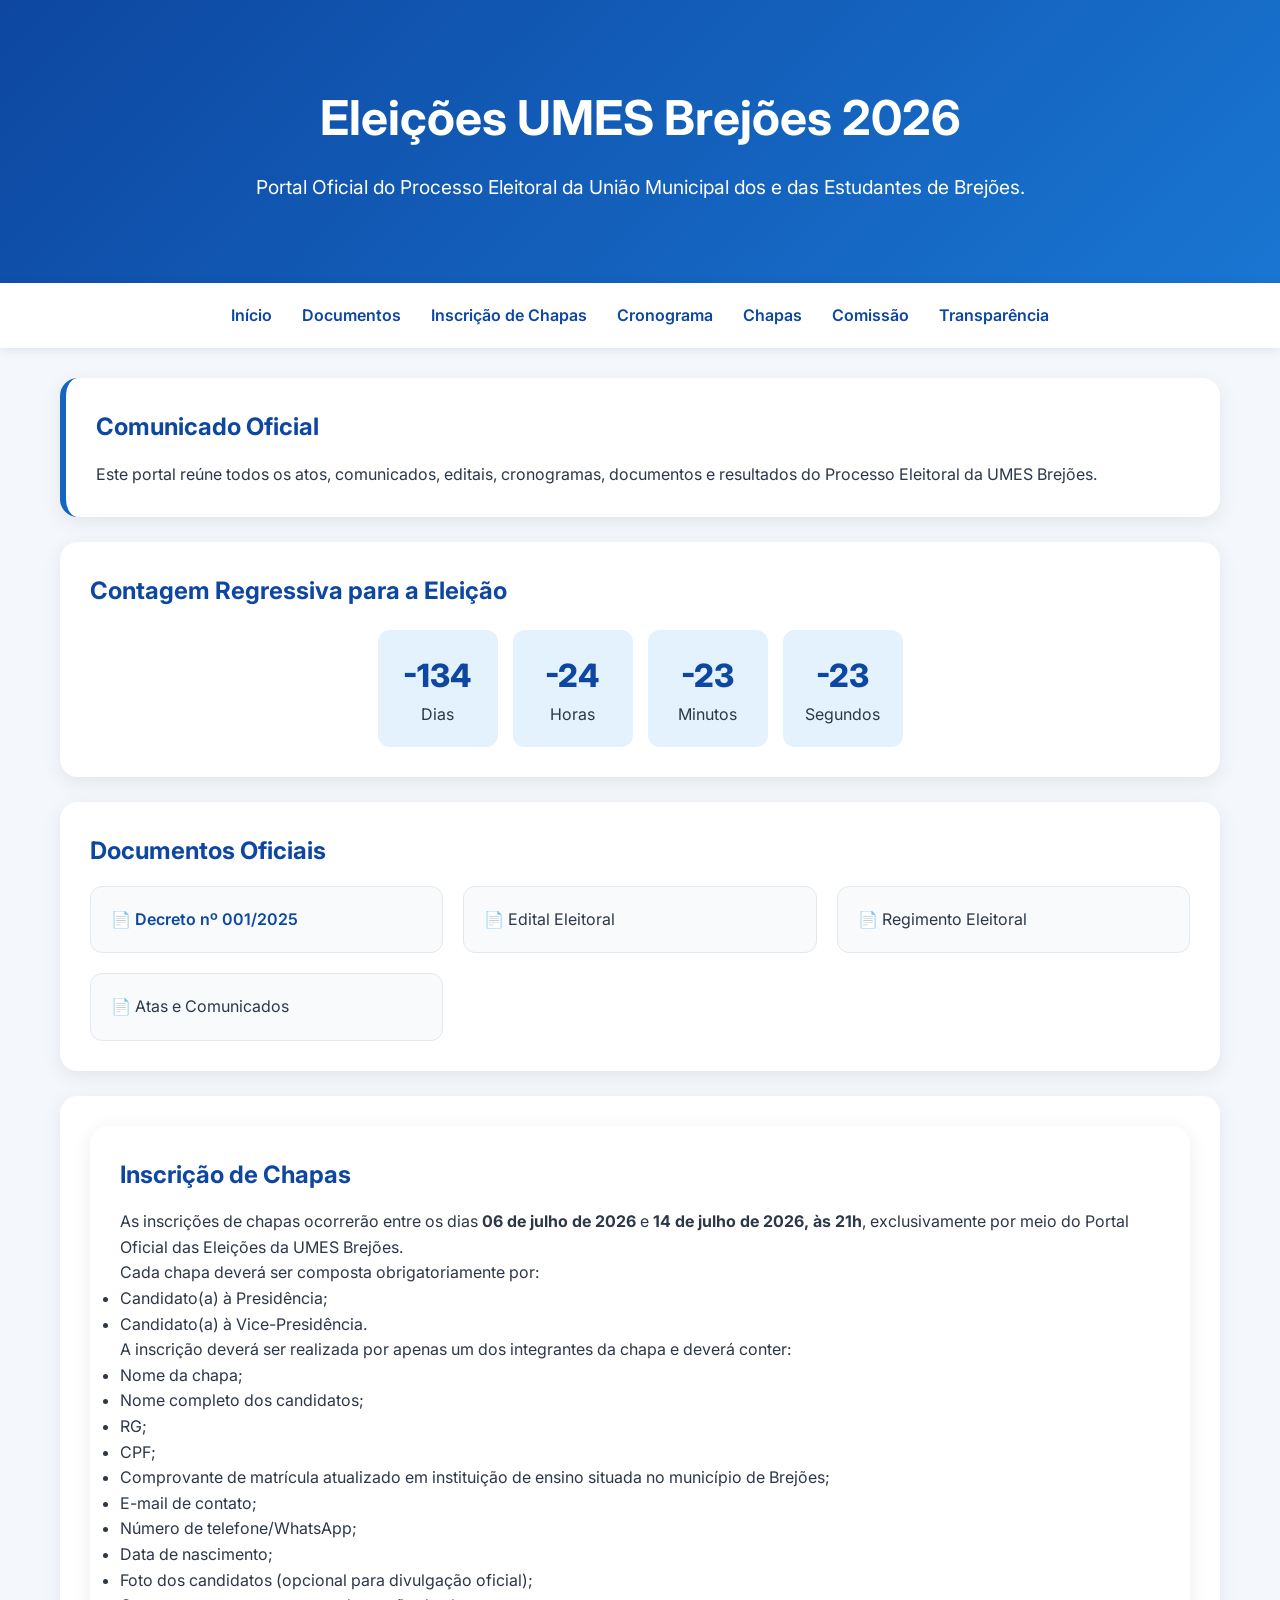
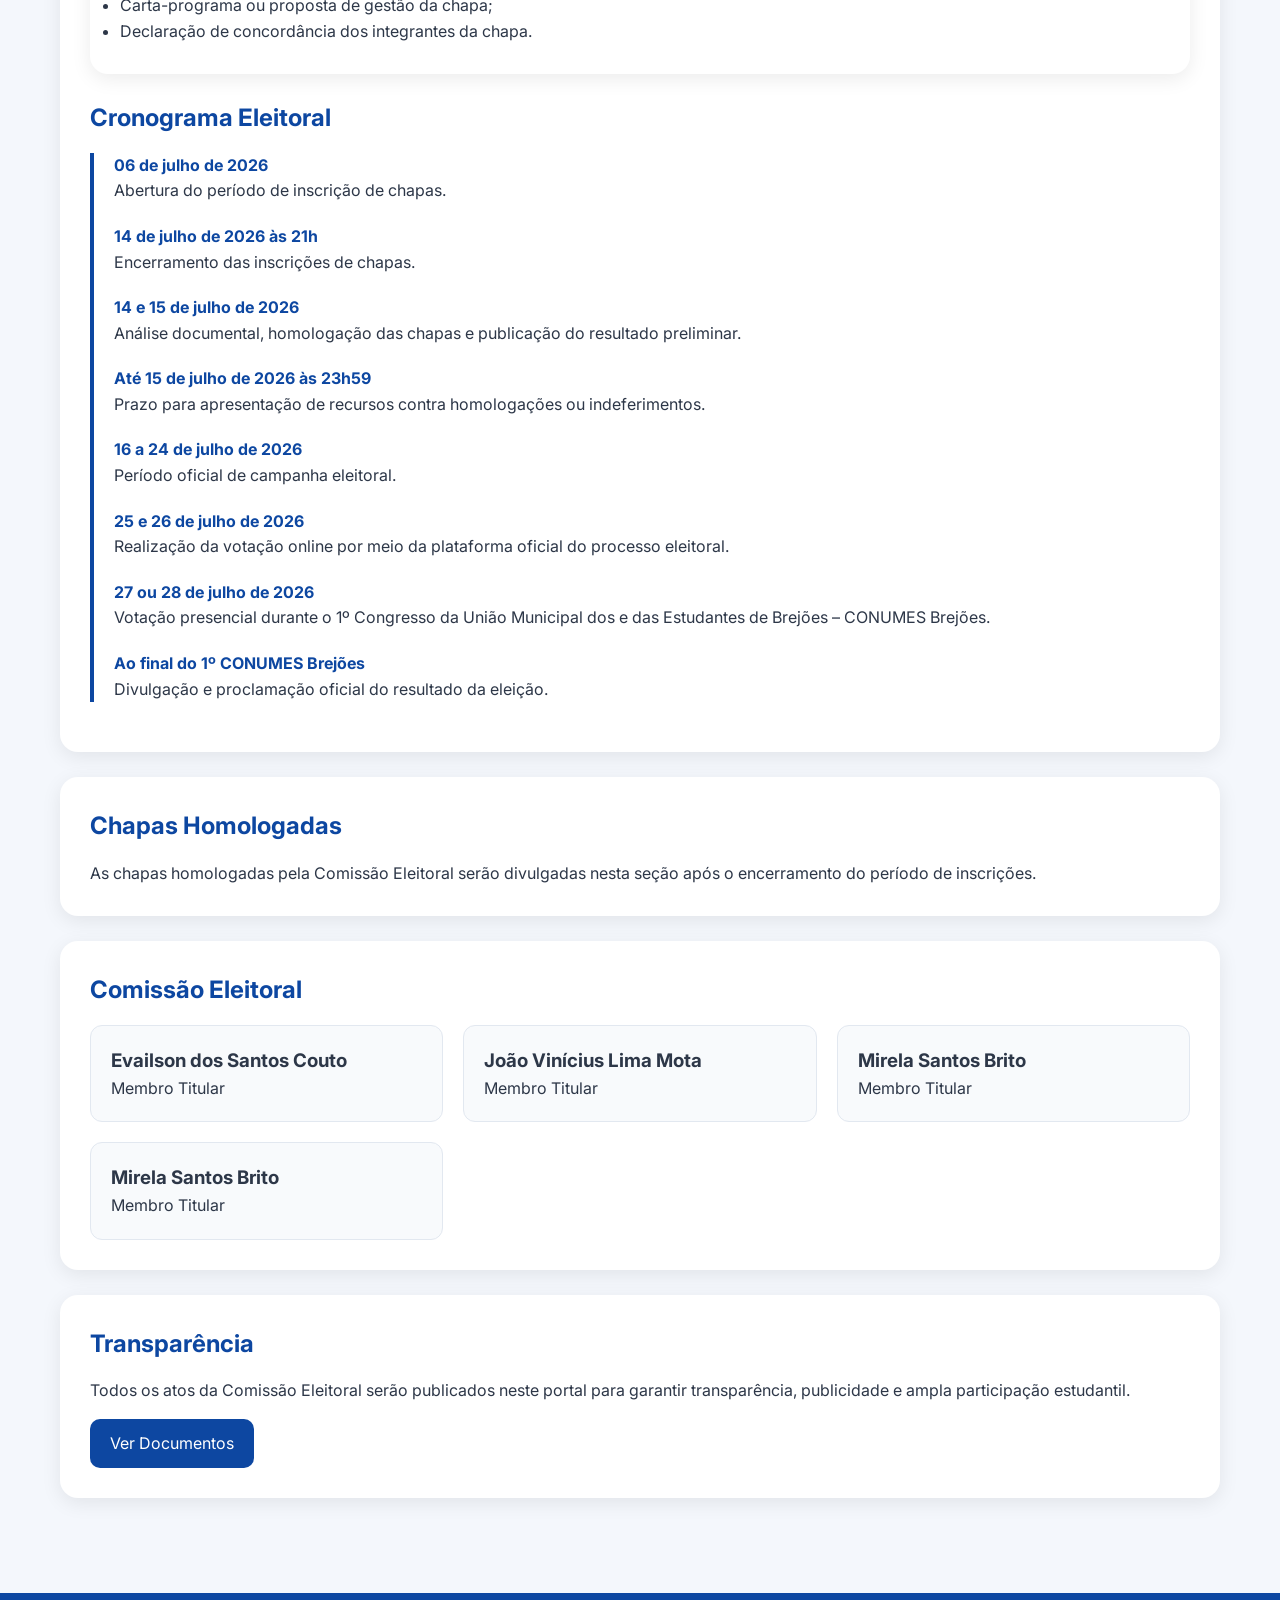
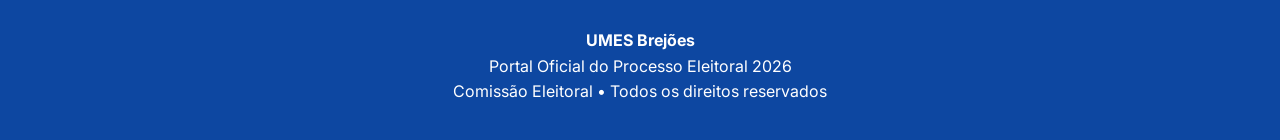
==== index.html @ 682b6c2d "Duplicate member entry for Mirela Santos Brito" ====
<!DOCTYPE html>
<html lang="pt-BR">

<head>
<meta charset="UTF-8">
<meta name="viewport" content="width=device-width, initial-scale=1.0">

<title>Portal Eleitoral | UMES Brejões 2026</title>

<link rel="preconnect" href="https://fonts.googleapis.com">
<link href="https://fonts.googleapis.com/css2?family=Inter:wght@300;400;500;600;700;800&display=swap" rel="stylesheet">

<style>

:root{
--azul:#0D47A1;
--azul-claro:#1565C0;
--fundo:#F4F7FC;
--texto:#2D3748;
--branco:#FFFFFF;
}

*{
margin:0;
padding:0;
box-sizing:border-box;
scroll-behavior:smooth;
}

body{
font-family:'Inter',sans-serif;
background:var(--fundo);
color:var(--texto);
line-height:1.6;
}

header{
background:linear-gradient(135deg,#0D47A1,#1976D2);
color:white;
padding:80px 20px;
text-align:center;
}

header h1{
font-size:3rem;
margin-bottom:15px;
}

header p{
font-size:1.2rem;
max-width:800px;
margin:auto;
}

nav{
background:white;
box-shadow:0 2px 10px rgba(0,0,0,.08);
position:sticky;
top:0;
z-index:1000;
}

nav ul{
list-style:none;
display:flex;
justify-content:center;
flex-wrap:wrap;
padding:15px;
}

nav li{
margin:5px 15px;
}

nav a{
text-decoration:none;
color:var(--azul);
font-weight:600;
}

.container{
max-width:1200px;
margin:auto;
padding:30px 20px;
}

.card{
background:white;
padding:30px;
border-radius:18px;
margin-bottom:25px;
box-shadow:0 5px 20px rgba(0,0,0,.08);
}

.card h2{
color:var(--azul);
margin-bottom:15px;
}

.destaque{
border-left:6px solid var(--azul-claro);
}

.grid{
display:grid;
grid-template-columns:repeat(auto-fit,minmax(280px,1fr));
gap:20px;
}

.doc,
.membro{
background:#F8FAFC;
padding:20px;
border-radius:12px;
border:1px solid #E2E8F0;
}

.doc a{
text-decoration:none;
color:var(--azul);
font-weight:600;
}

.timeline{
border-left:4px solid var(--azul);
padding-left:20px;
}

.timeline div{
margin-bottom:20px;
}

.timeline strong{
color:var(--azul);
}

.cronometro{
display:flex;
justify-content:center;
gap:15px;
flex-wrap:wrap;
margin-top:20px;
}

.box{
background:#E3F2FD;
padding:20px;
border-radius:12px;
min-width:120px;
text-align:center;
}

.box span{
display:block;
font-size:2rem;
font-weight:800;
color:var(--azul);
}

.botao{
display:inline-block;
padding:12px 20px;
background:var(--azul);
color:white;
text-decoration:none;
border-radius:10px;
margin-top:15px;
}

footer{
background:#0D47A1;
color:white;
text-align:center;
padding:35px 20px;
margin-top:40px;
}

@media(max-width:768px){

header h1{
font-size:2rem;
}

header p{
font-size:1rem;
}

}

</style>

</head>

<body>

<header>

<h1>Eleições UMES Brejões 2026</h1>

<p>
Portal Oficial do Processo Eleitoral da União Municipal dos e das Estudantes de Brejões.
</p>

</header>

<nav>

<ul>
<li><a href="#inicio">Início</a></li>
<li><a href="#documentos">Documentos</a></li>
<li><a href="#inscricoes">Inscrição de Chapas</a></li>
<li><a href="#cronograma">Cronograma</a></li>
<li><a href="#chapas">Chapas</a></li>
<li><a href="#comissao">Comissão</a></li>
<li><a href="#transparencia">Transparência</a></li>
</ul>

</nav>

<div class="container">

<section id="inicio">

<div class="card destaque">

<h2>Comunicado Oficial</h2>

<p>
Este portal reúne todos os atos, comunicados, editais, cronogramas, documentos e resultados do Processo Eleitoral da UMES Brejões.
</p>

</div>

<div class="card">

<h2>Contagem Regressiva para a Eleição</h2>

<div class="cronometro">

<div class="box">
<span id="dias">00</span>
Dias
</div>

<div class="box">
<span id="horas">00</span>
Horas
</div>

<div class="box">
<span id="minutos">00</span>
Minutos
</div>

<div class="box">
<span id="segundos">00</span>
Segundos
</div>

</div>

</div>

</section>

<section id="documentos">

<div class="card">

<h2>Documentos Oficiais</h2>

<div class="grid">

<div class="doc">
<a href="documentos/DECRETO%20N%C2%B0%20001%20DE%2021%20DE%20MAIO%20DE%202025.pdf" target="_blank">
📄 Decreto nº 001/2025
</a>
</div>

<div class="doc">
📄 Edital Eleitoral
</div>

<div class="doc">
📄 Regimento Eleitoral
</div>

<div class="doc">
📄 Atas e Comunicados
</div>

</div>

</div>

</section>

<section id="cronograma">

<div class="card">

  <section id="inscricoes">

<div class="card">

<h2>Inscrição de Chapas</h2>

<p>
As inscrições de chapas ocorrerão entre os dias <strong>06 de julho de 2026</strong> e <strong>14 de julho de 2026, às 21h</strong>, exclusivamente por meio do Portal Oficial das Eleições da UMES Brejões.
</p>

<p>
Cada chapa deverá ser composta obrigatoriamente por:
</p>

<ul>
<li>Candidato(a) à Presidência;</li>
<li>Candidato(a) à Vice-Presidência.</li>
</ul>

<p>
A inscrição deverá ser realizada por apenas um dos integrantes da chapa e deverá conter:
</p>

<ul>
<li>Nome da chapa;</li>
<li>Nome completo dos candidatos;</li>
<li>RG;</li>
<li>CPF;</li>
<li>Comprovante de matrícula atualizado em instituição de ensino situada no município de Brejões;</li>
<li>E-mail de contato;</li>
<li>Número de telefone/WhatsApp;</li>
<li>Data de nascimento;</li>
<li>Foto dos candidatos (opcional para divulgação oficial);</li>
<li>Carta-programa ou proposta de gestão da chapa;</li>
<li>Declaração de concordância dos integrantes da chapa.</li>
</ul>

</div>

  </section>
  
<h2>Cronograma Eleitoral</h2>

<div class="timeline">

<div>
<strong>06 de julho de 2026</strong><br>
Abertura do período de inscrição de chapas.
</div>

<div>
<strong>14 de julho de 2026 às 21h</strong><br>
Encerramento das inscrições de chapas.
</div>

<div>
<strong>14 e 15 de julho de 2026</strong><br>
Análise documental, homologação das chapas e publicação do resultado preliminar.
</div>

<div>
<strong>Até 15 de julho de 2026 às 23h59</strong><br>
Prazo para apresentação de recursos contra homologações ou indeferimentos.
</div>

<div>
<strong>16 a 24 de julho de 2026</strong><br>
Período oficial de campanha eleitoral.
</div>

<div>
<strong>25 e 26 de julho de 2026</strong><br>
Realização da votação online por meio da plataforma oficial do processo eleitoral.
</div>

<div>
<strong>27 ou 28 de julho de 2026</strong><br>
Votação presencial durante o 1º Congresso da União Municipal dos e das Estudantes de Brejões – CONUMES Brejões.
</div>

<div>
<strong>Ao final do 1º CONUMES Brejões</strong><br>
Divulgação e proclamação oficial do resultado da eleição.
</div>

</div>

</div>

</section>

<section id="chapas">

<div class="card">

<h2>Chapas Homologadas</h2>

<p>
As chapas homologadas pela Comissão Eleitoral serão divulgadas nesta seção após o encerramento do período de inscrições.
</p>

</div>

</section>

<section id="comissao">

<div class="card">

<h2>Comissão Eleitoral</h2>

<div class="grid">

<div class="membro">
<h3>Evailson dos Santos Couto</h3>
<p>Membro Titular</p>
</div>

<div class="membro">
<h3>João Vinícius Lima Mota</h3>
<p>Membro Titular</p>
</div>

<div class="membro">
<h3>Mirela Santos Brito</h3>
<p>Membro Titular</p>
</div>
  
<div class="membro">
<h3>Mirela Santos Brito</h3>
<p>Membro Titular</p>
</div>

</div>

</div>

</section>

<section id="transparencia">

<div class="card">

<h2>Transparência</h2>

<p>
Todos os atos da Comissão Eleitoral serão publicados neste portal para garantir transparência, publicidade e ampla participação estudantil.
</p>

<a href="#documentos" class="botao">
Ver Documentos
</a>

</div>

</section>

</div>

<footer>

<p><strong>UMES Brejões</strong></p>

<p>
Portal Oficial do Processo Eleitoral 2026
</p>

<p>
Comissão Eleitoral • Todos os direitos reservados
</p>

</footer>

<script>

const dataEleicao = new Date("2026-07-25T06:00:00").getTime();
  
setInterval(() => {

const agora = new Date().getTime();
const distancia = dataEleicao - agora;

const dias = Math.floor(distancia / (1000 * 60 * 60 * 24));
const horas = Math.floor((distancia % (1000 * 60 * 60 * 24)) / (1000 * 60 * 60));
const minutos = Math.floor((distancia % (1000 * 60 * 60)) / (1000 * 60));
const segundos = Math.floor((distancia % (1000 * 60)) / 1000);

document.getElementById("dias").innerText = dias;
document.getElementById("horas").innerText = horas;
document.getElementById("minutos").innerText = minutos;
document.getElementById("segundos").innerText = segundos;

}, 1000);

</script>

</body>
</html>
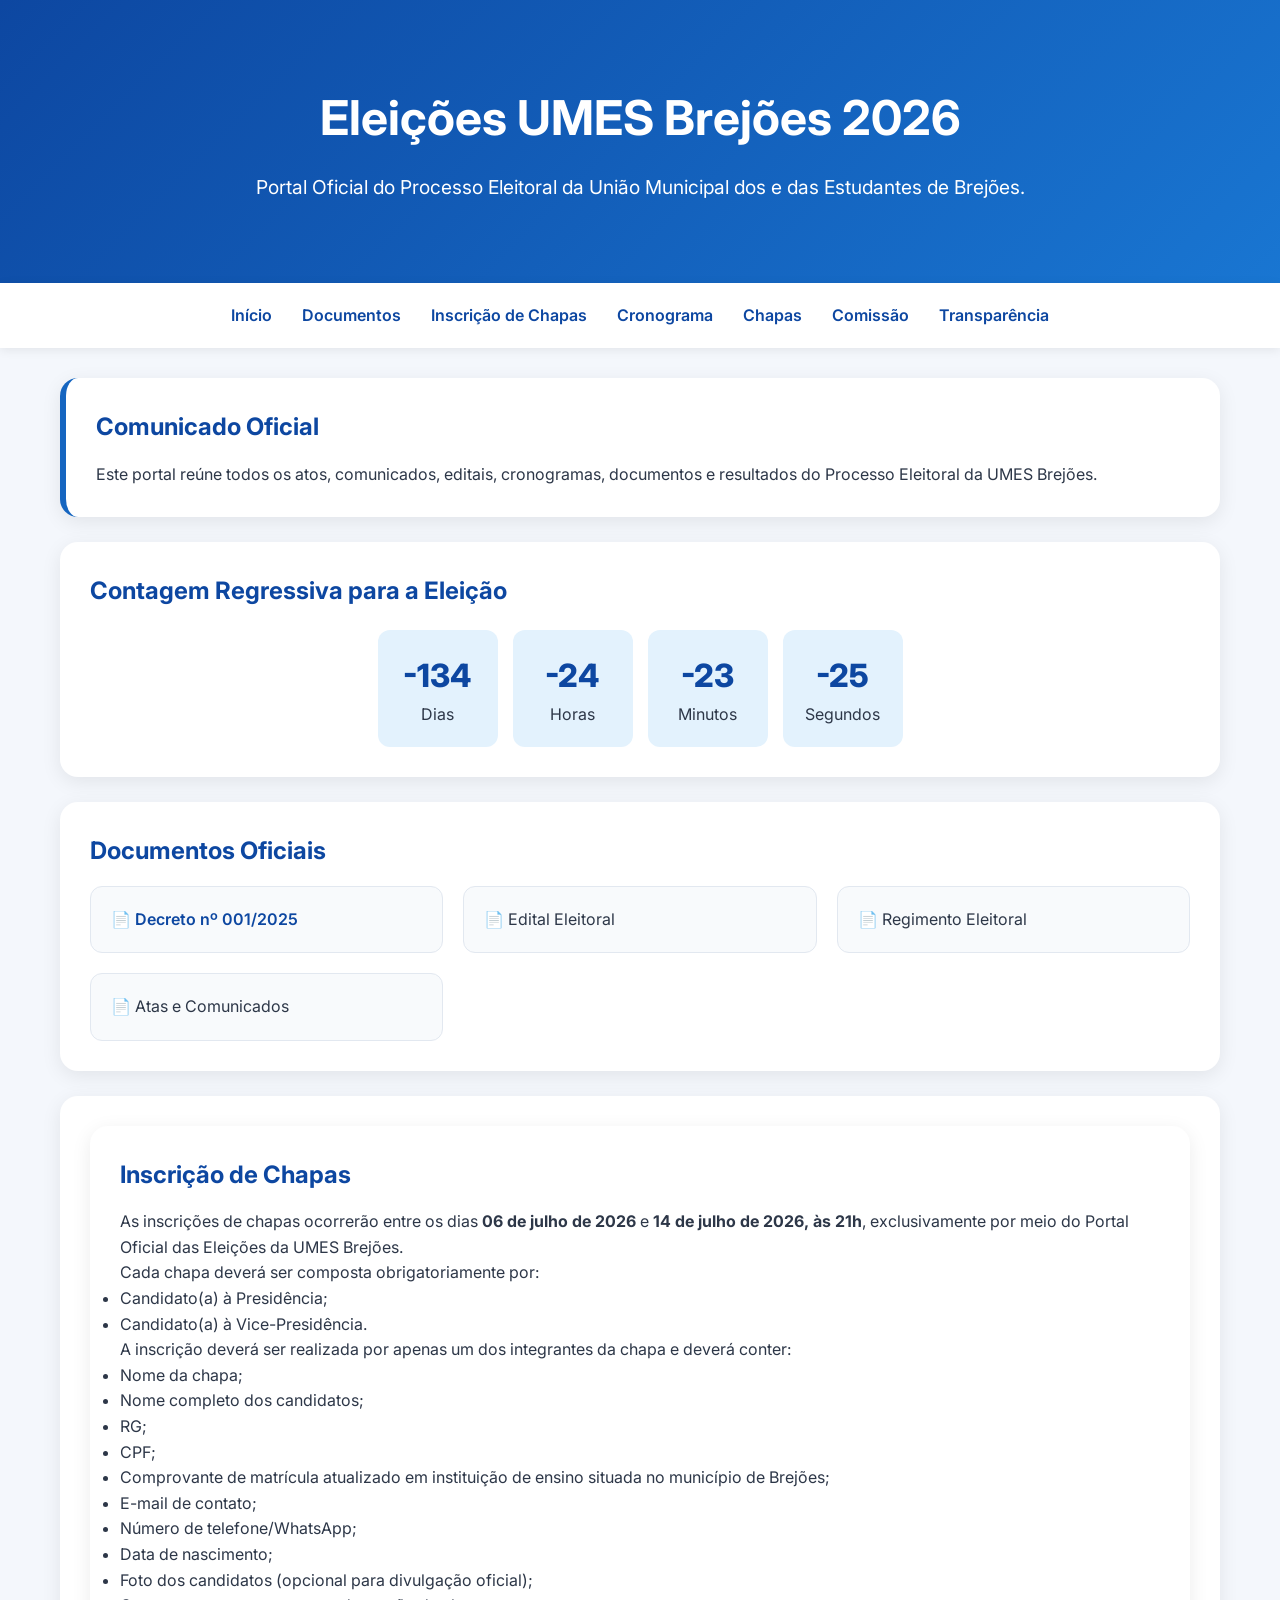
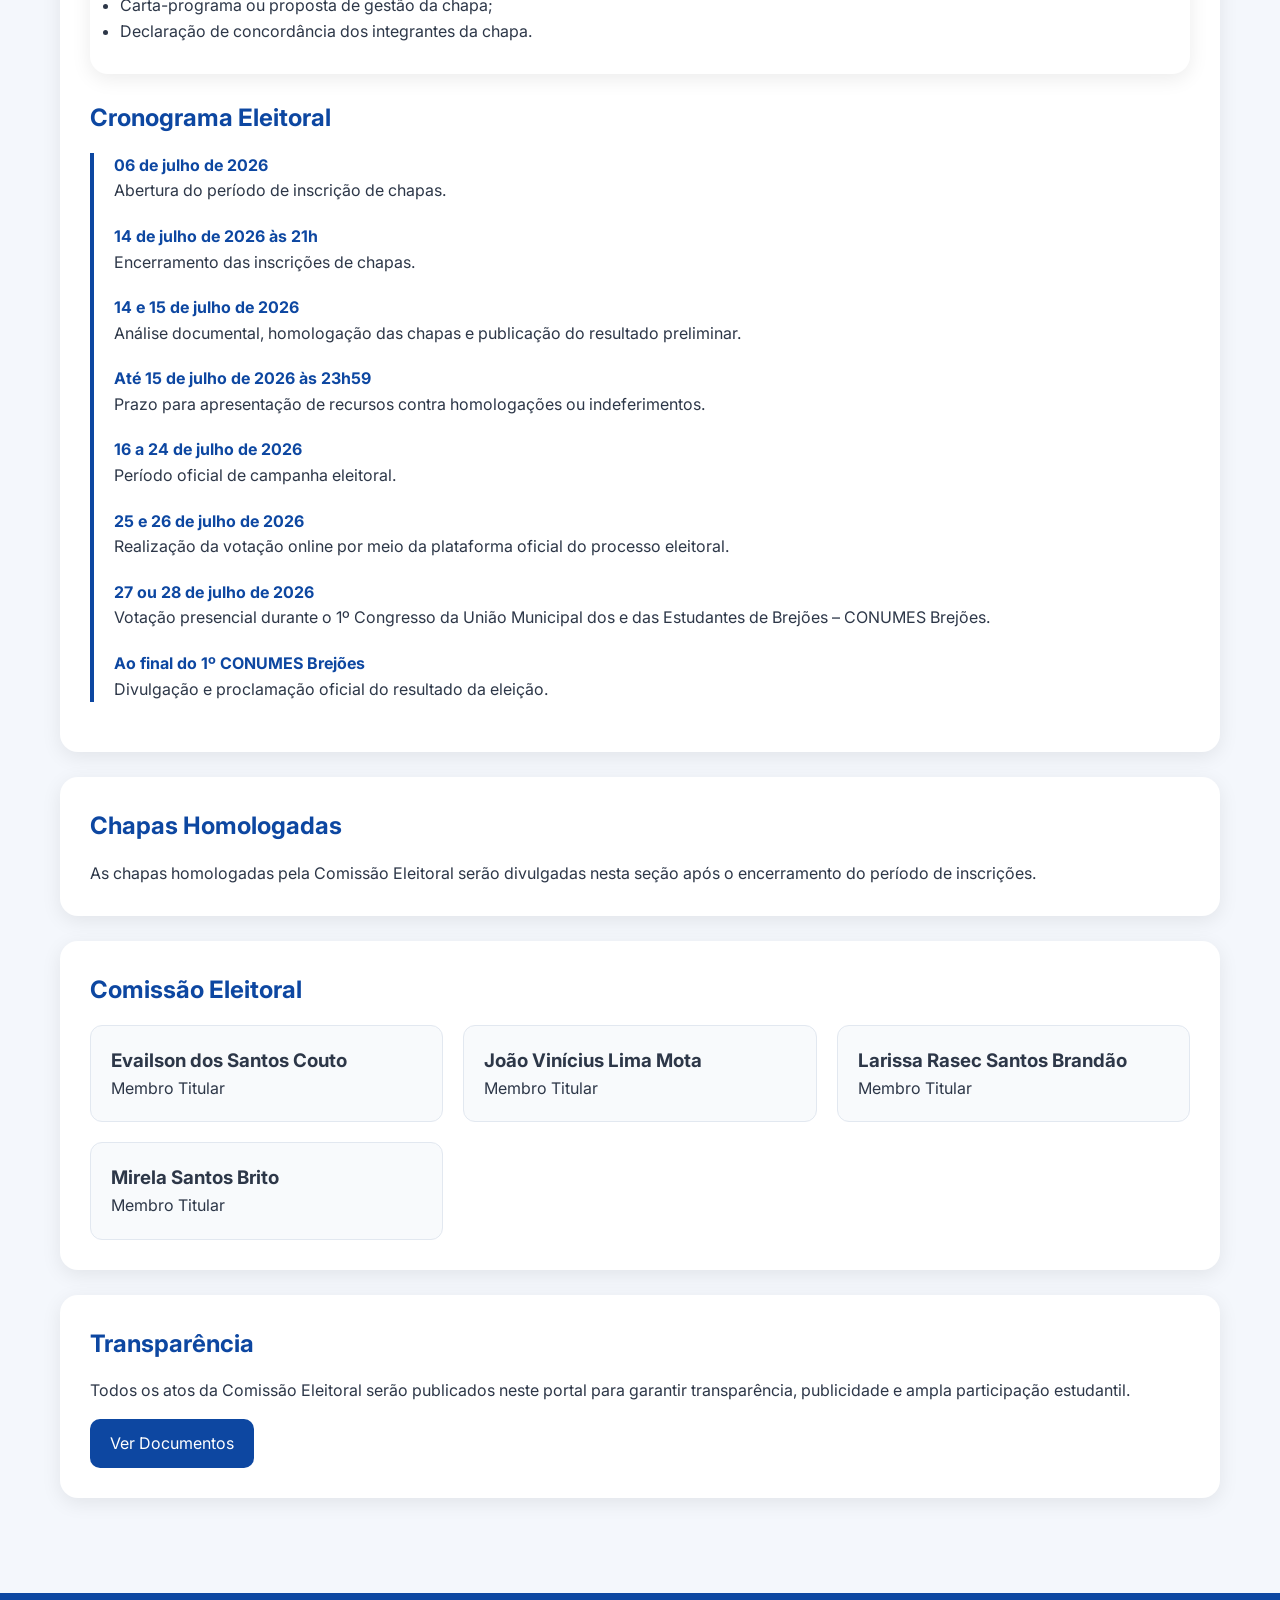
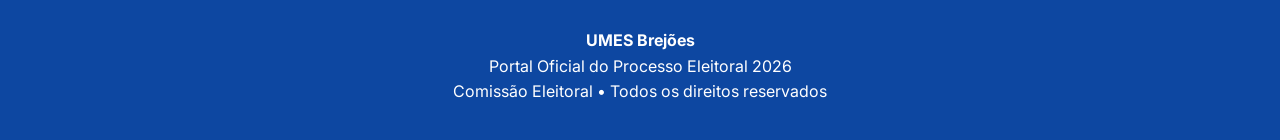
==== commit 1424a818: "Update member name from Mirela to Larissa" ====
--- a/index.html
+++ b/index.html
@@ -423,7 +423,7 @@
 </div>
 
 <div class="membro">
-<h3>Mirela Santos Brito</h3>
+<h3>Larissa Rasec Santos Brandão</h3>
 <p>Membro Titular</p>
 </div>
   
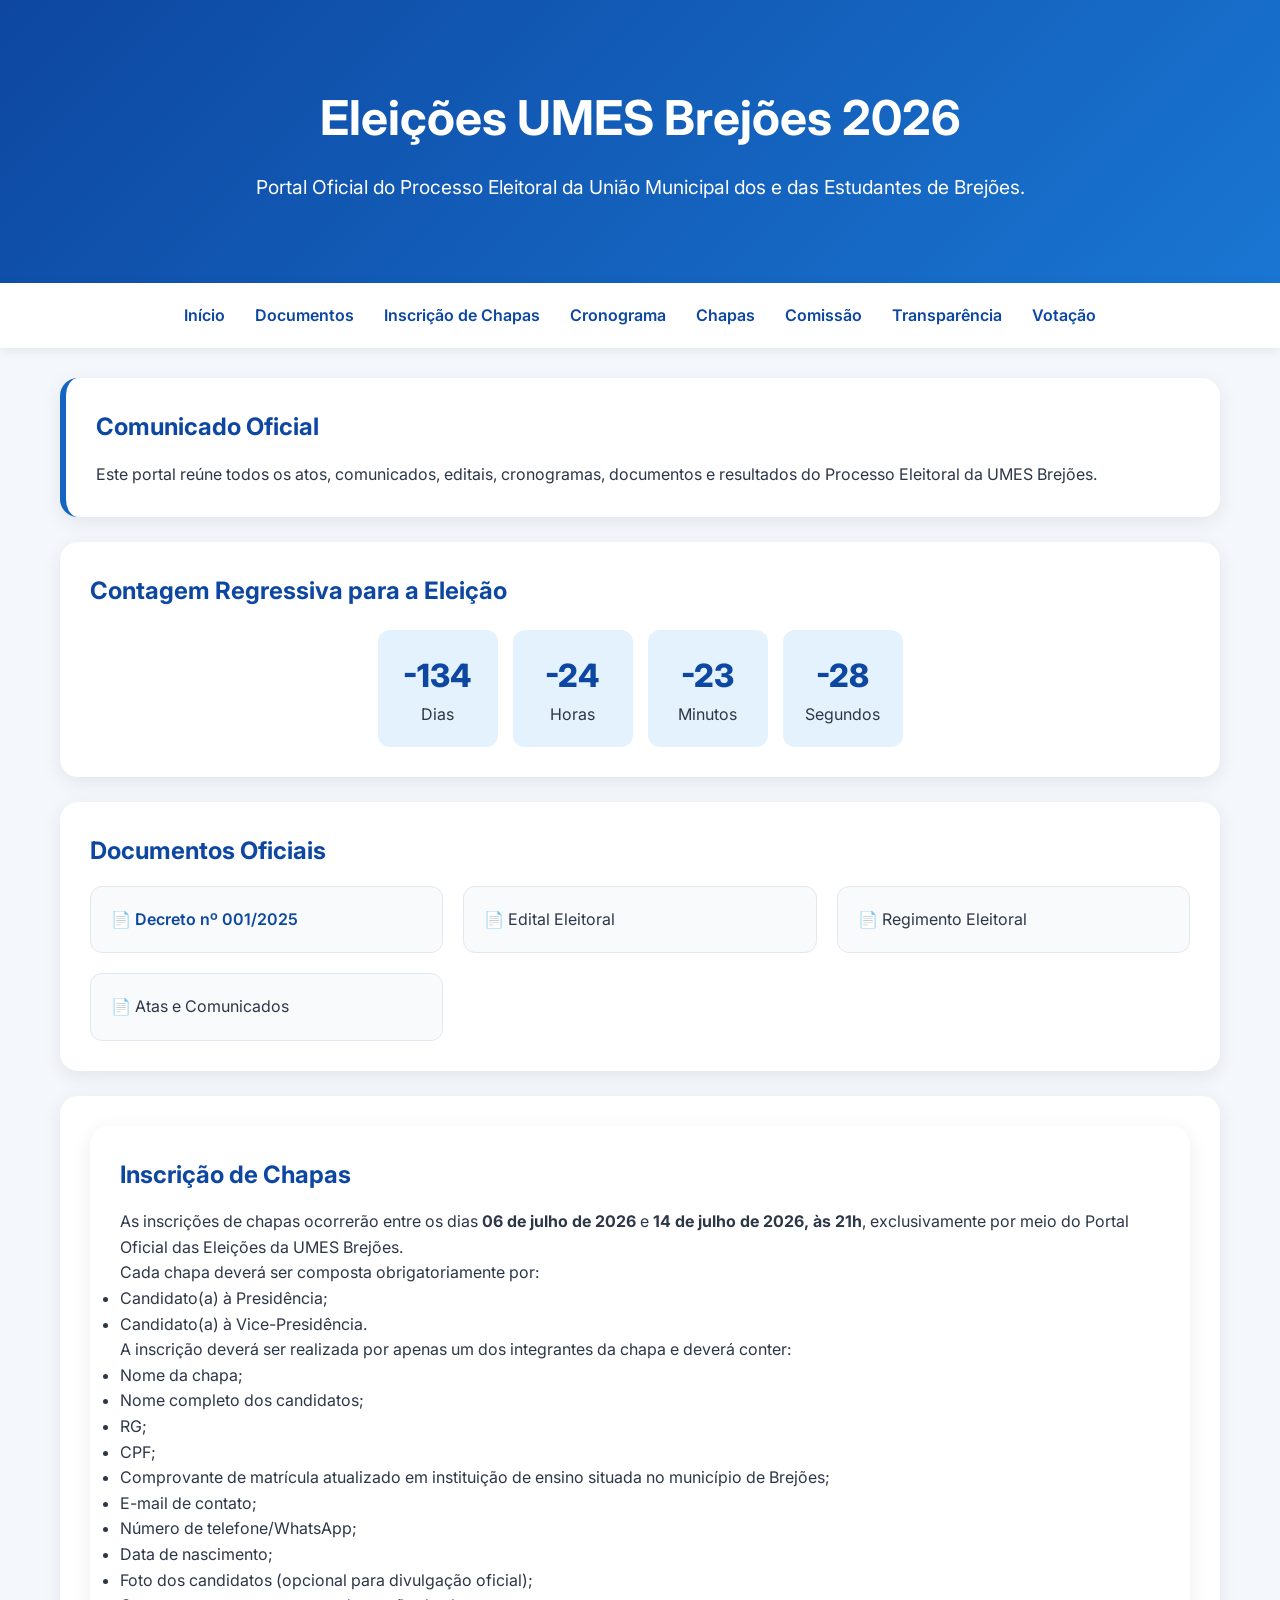
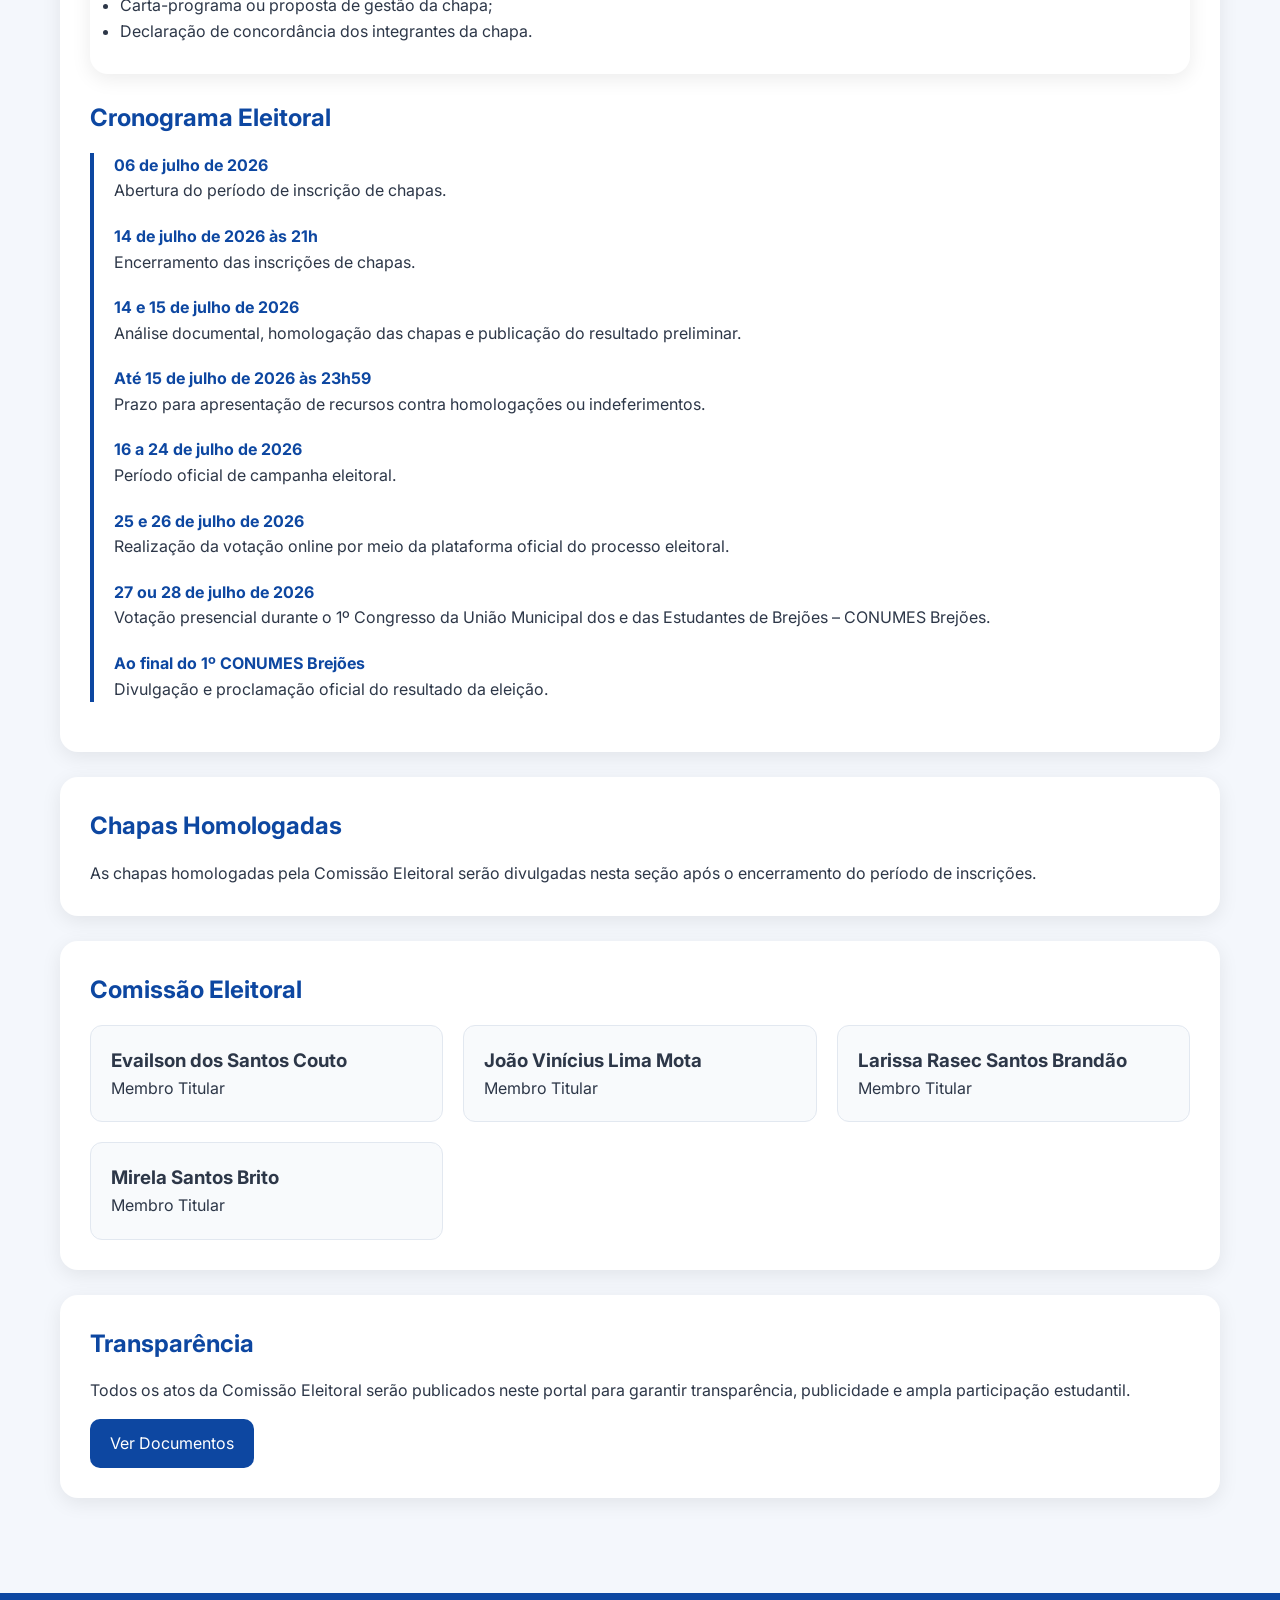
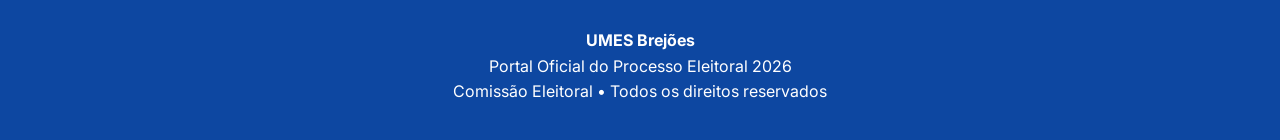
==== commit 417424c2: "Add link to Votação in navigation menu" ====
--- a/index.html
+++ b/index.html
@@ -213,6 +213,7 @@
 <li><a href="#chapas">Chapas</a></li>
 <li><a href="#comissao">Comissão</a></li>
 <li><a href="#transparencia">Transparência</a></li>
+<li><a href="votacao.html">Votação</a></li>
 </ul>
 
 </nav>
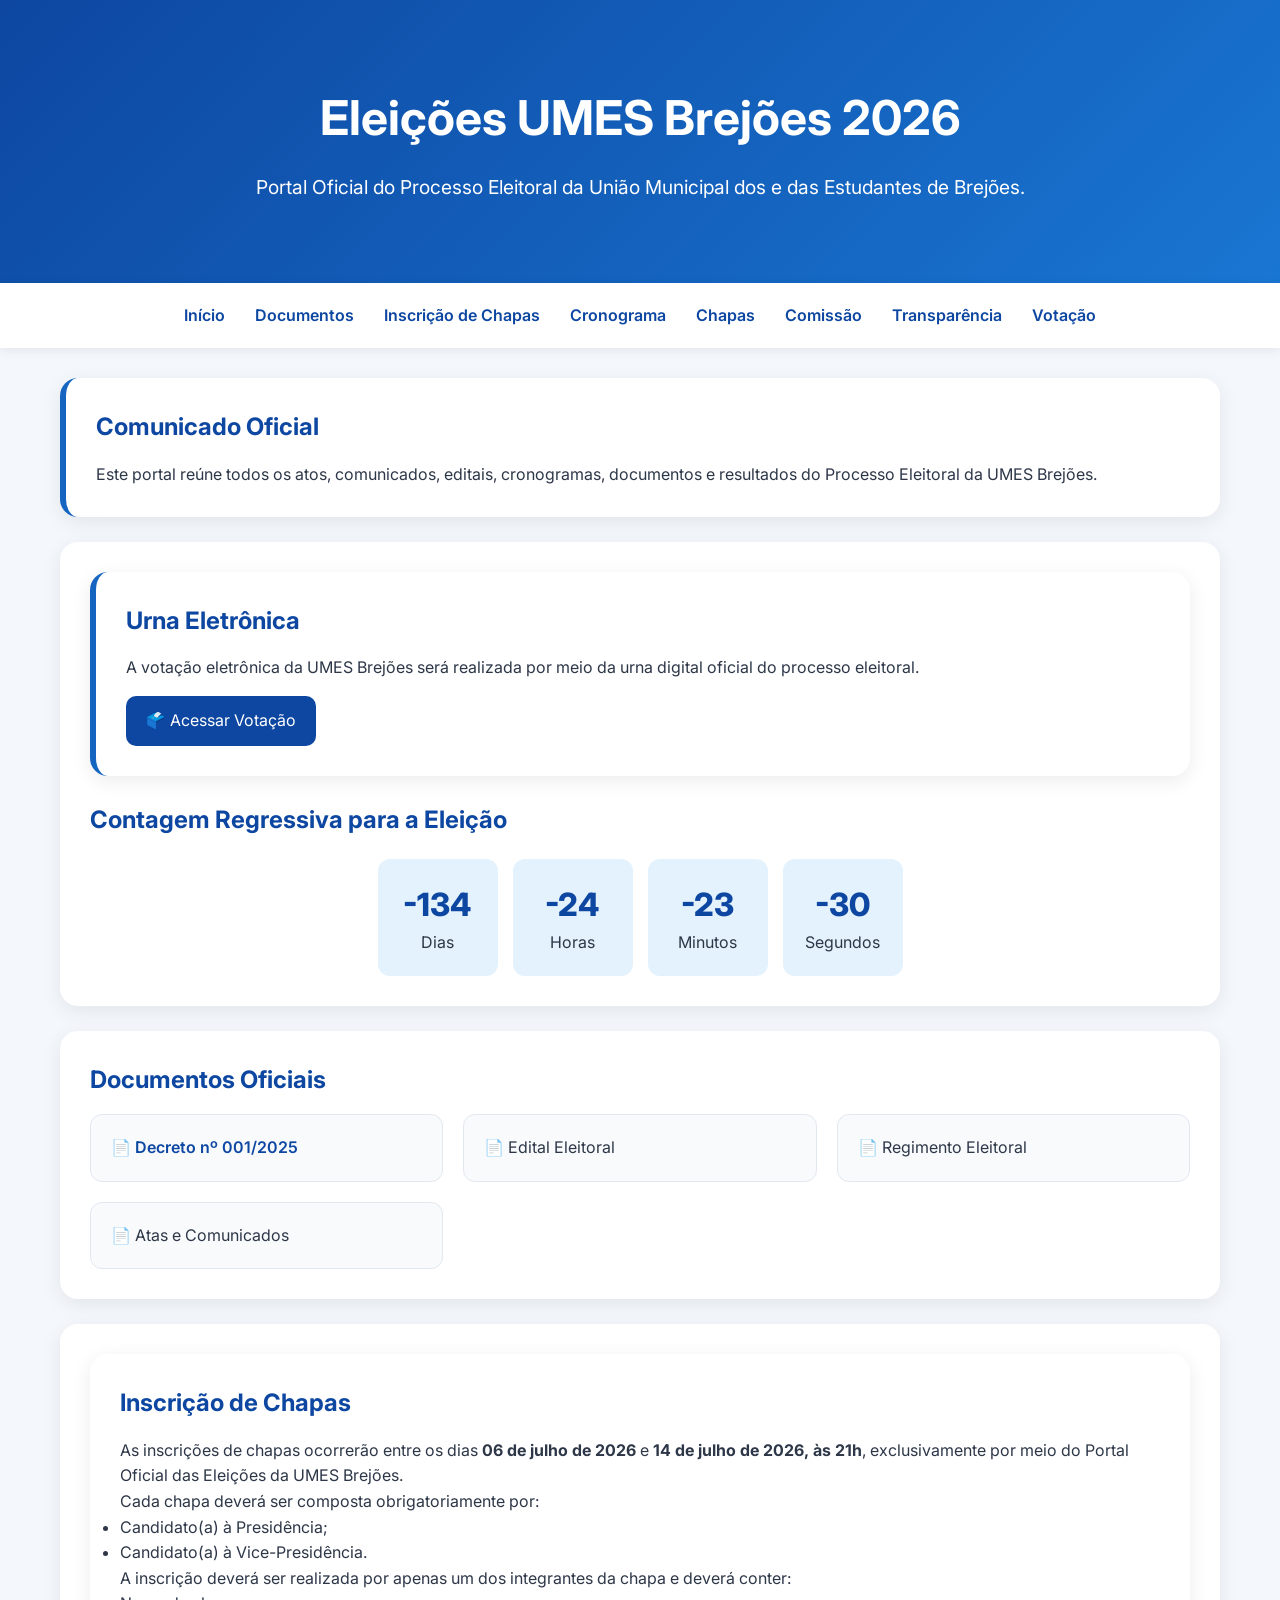
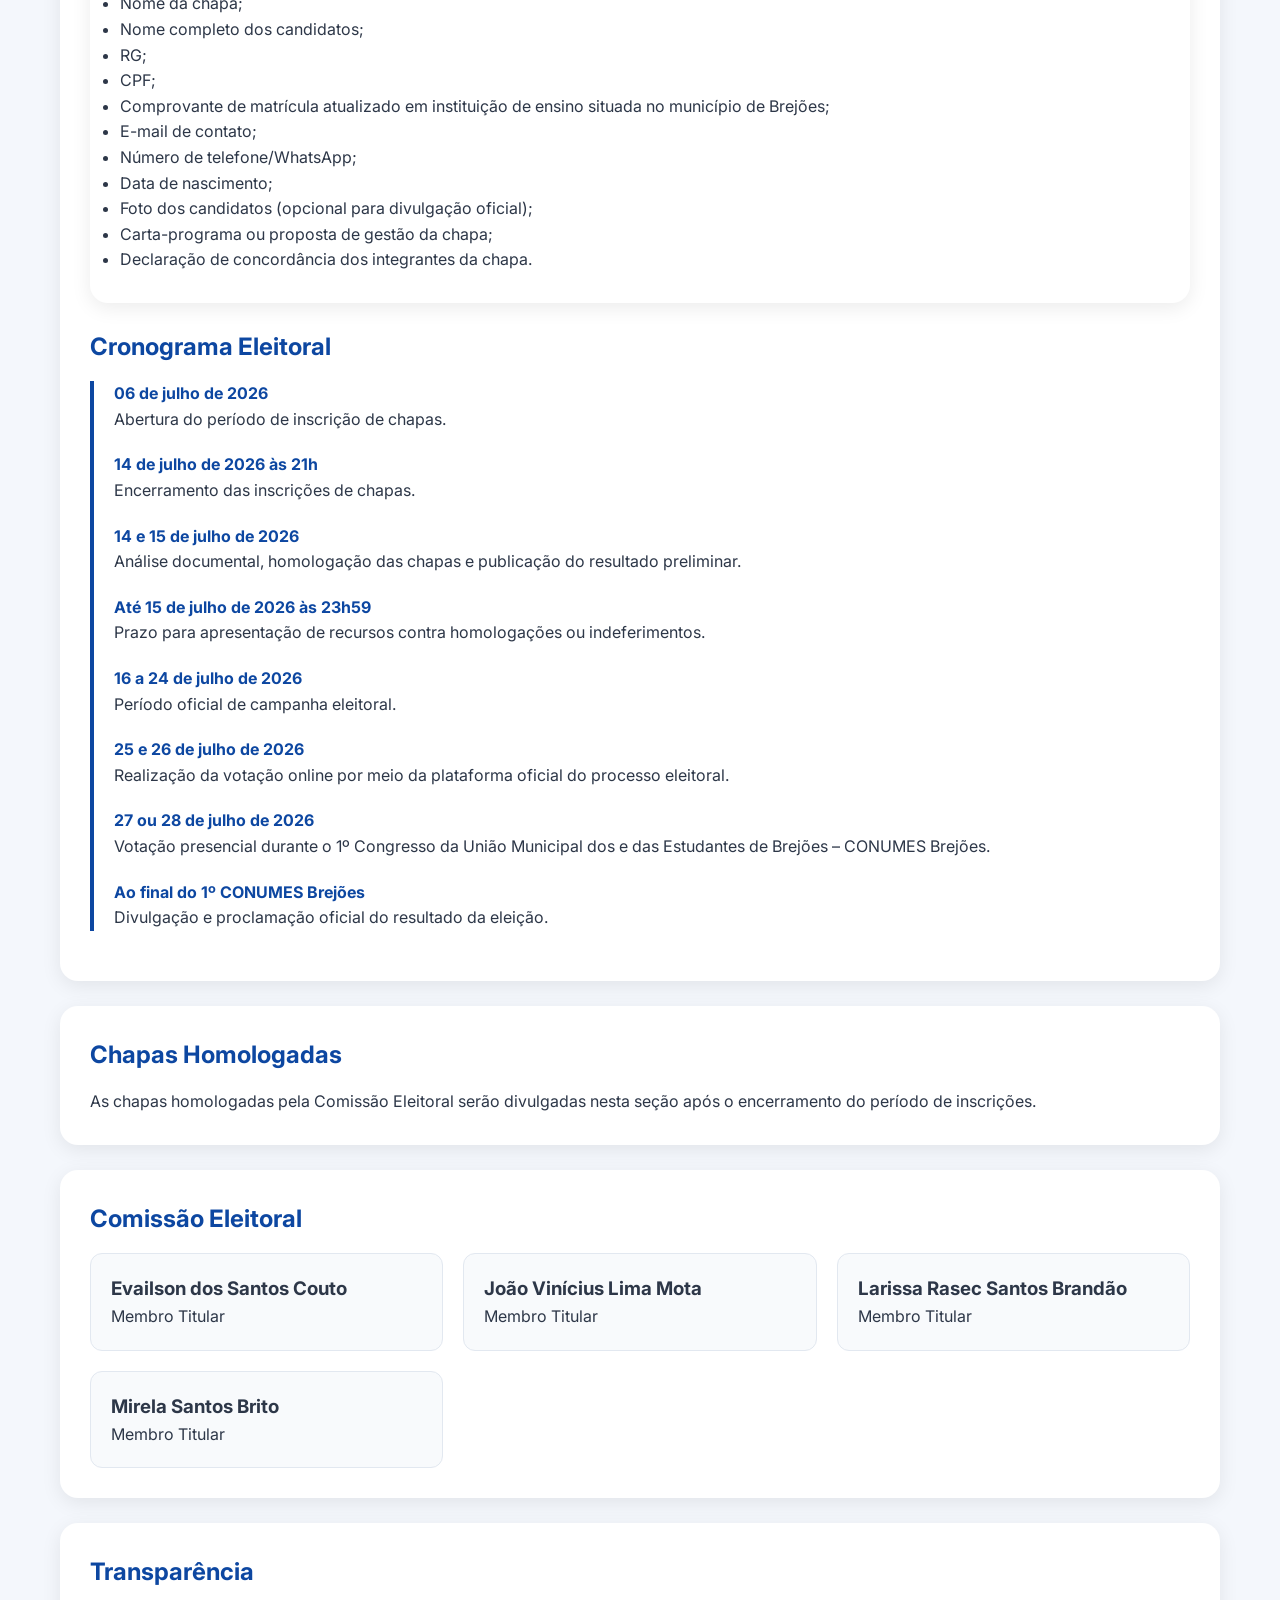
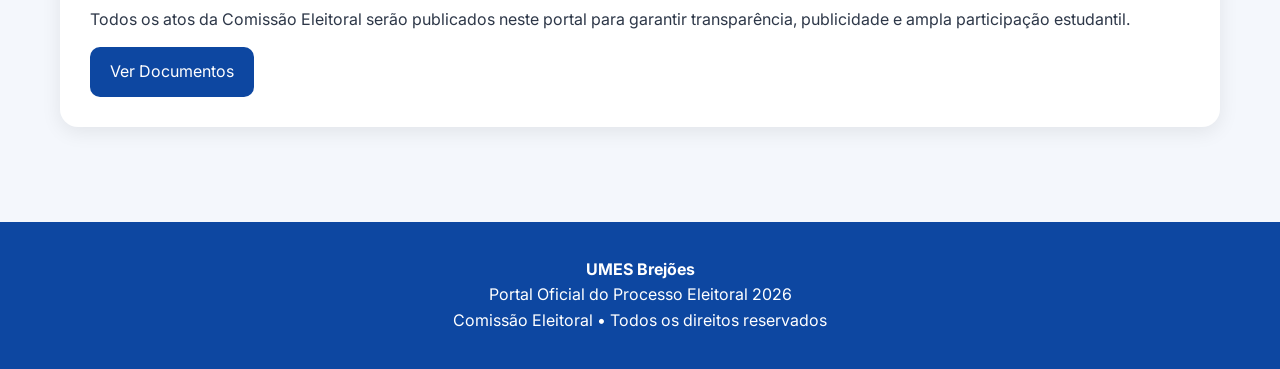
==== commit 2502a54b: "Add electronic voting section to index.html" ====
--- a/index.html
+++ b/index.html
@@ -233,6 +233,20 @@
 </div>
 
 <div class="card">
+
+<div class="card destaque">
+
+<h2>Urna Eletrônica</h2>
+
+<p>
+A votação eletrônica da UMES Brejões será realizada por meio da urna digital oficial do processo eleitoral.
+</p>
+
+<a href="votacao.html" class="botao">
+🗳️ Acessar Votação
+</a>
+
+</div>
 
 <h2>Contagem Regressiva para a Eleição</h2>
 
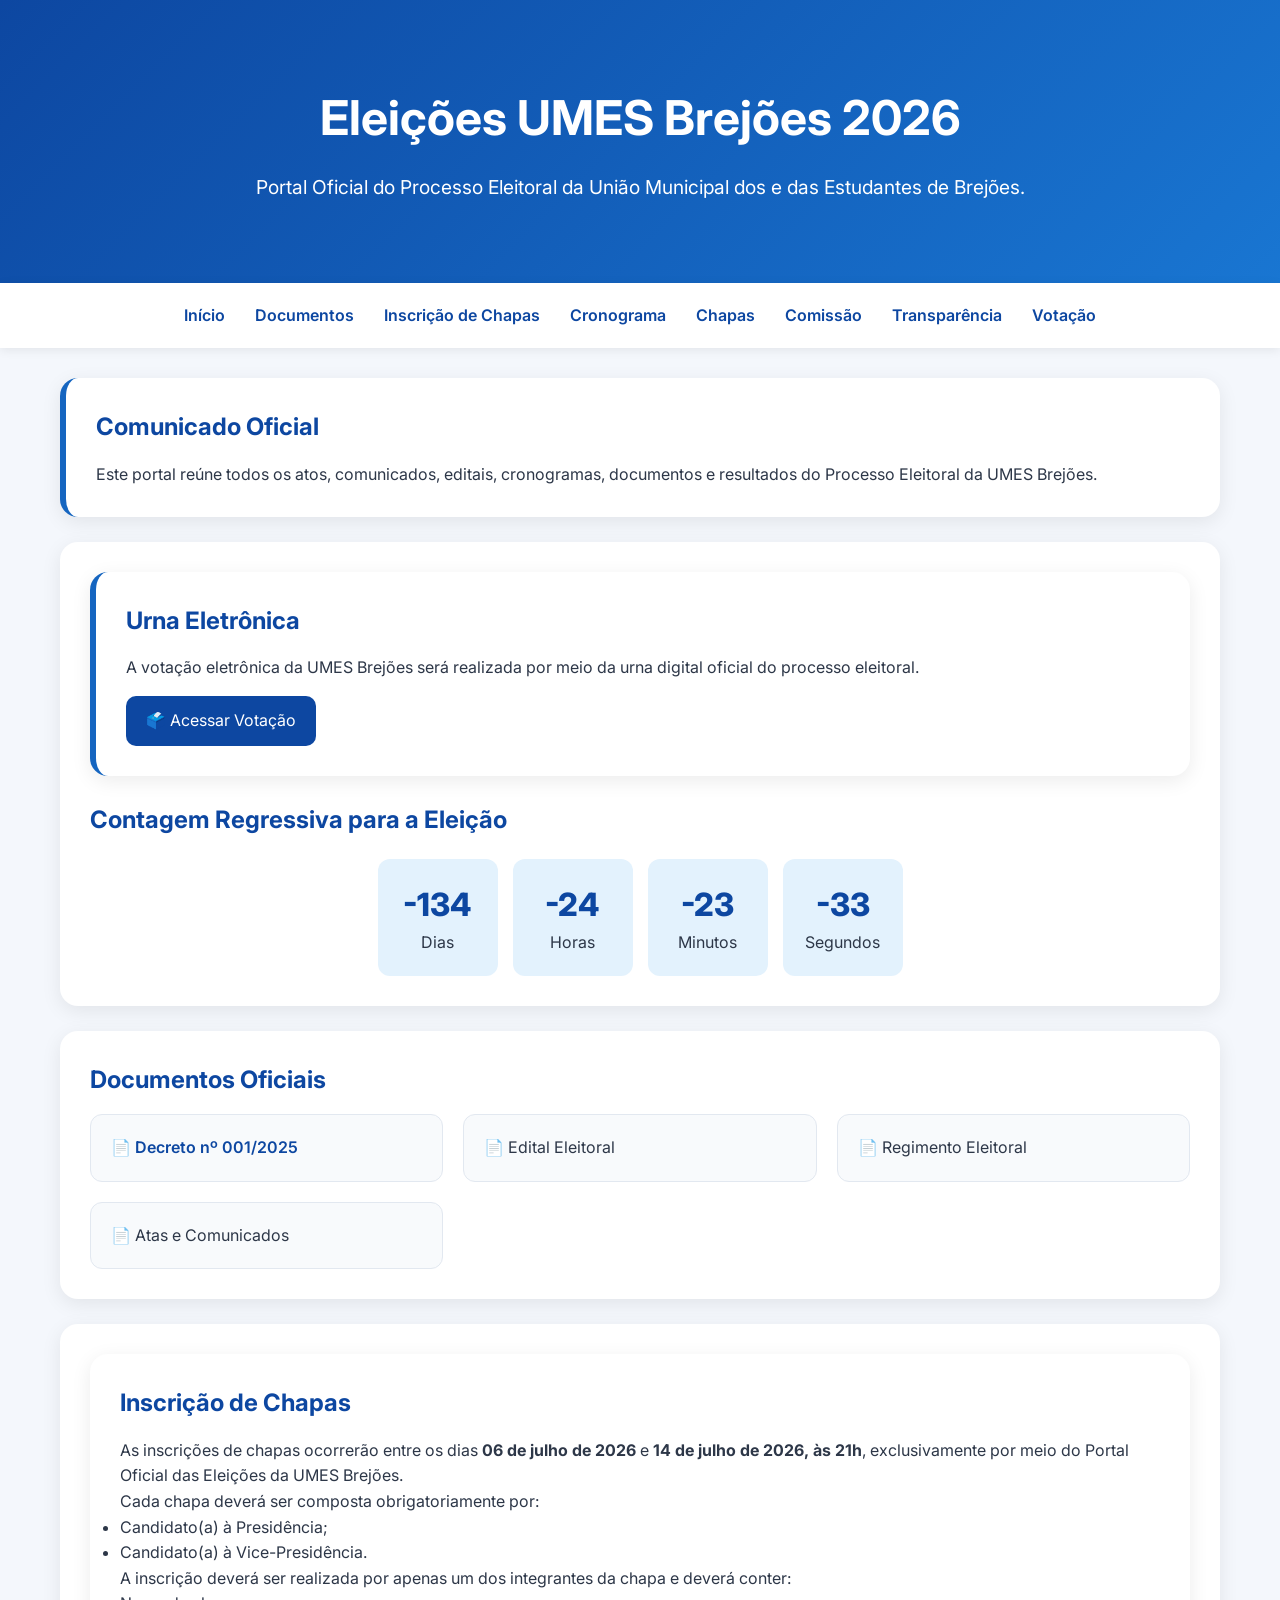
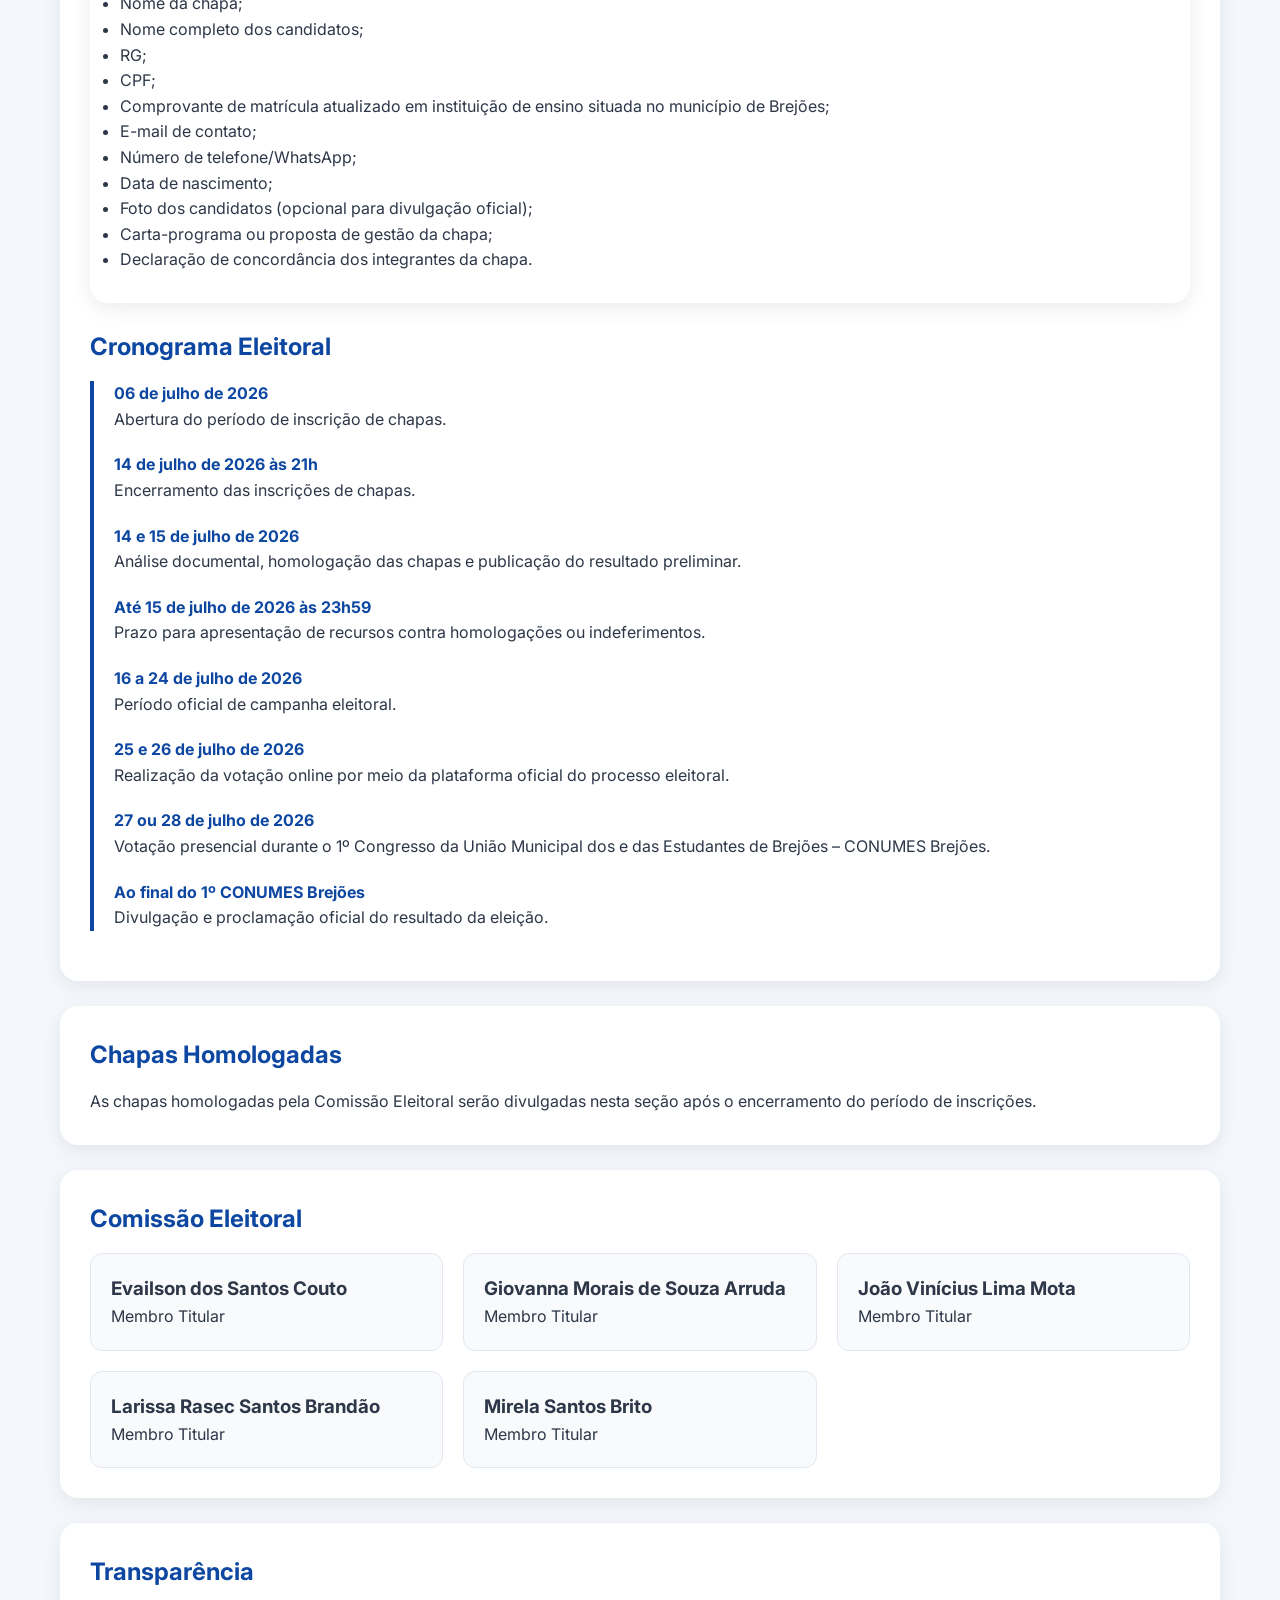
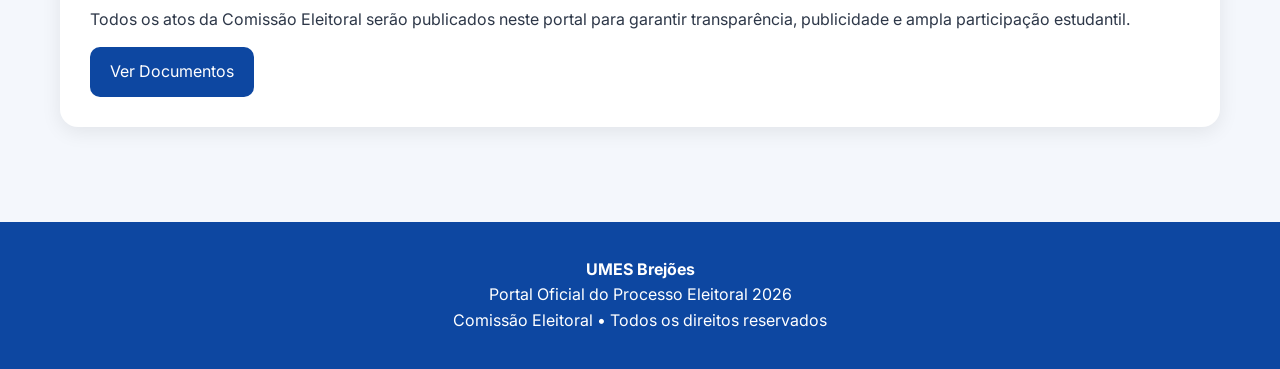
==== commit 15e9b074: "Add Giovanna Morais de Souza Arruda to members list" ====
--- a/index.html
+++ b/index.html
@@ -433,6 +433,11 @@
 </div>
 
 <div class="membro">
+<h3>Giovanna Morais de Souza Arruda</h3>
+<p>Membro Titular</p>
+</div>
+  
+<div class="membro">
 <h3>João Vinícius Lima Mota</h3>
 <p>Membro Titular</p>
 </div>
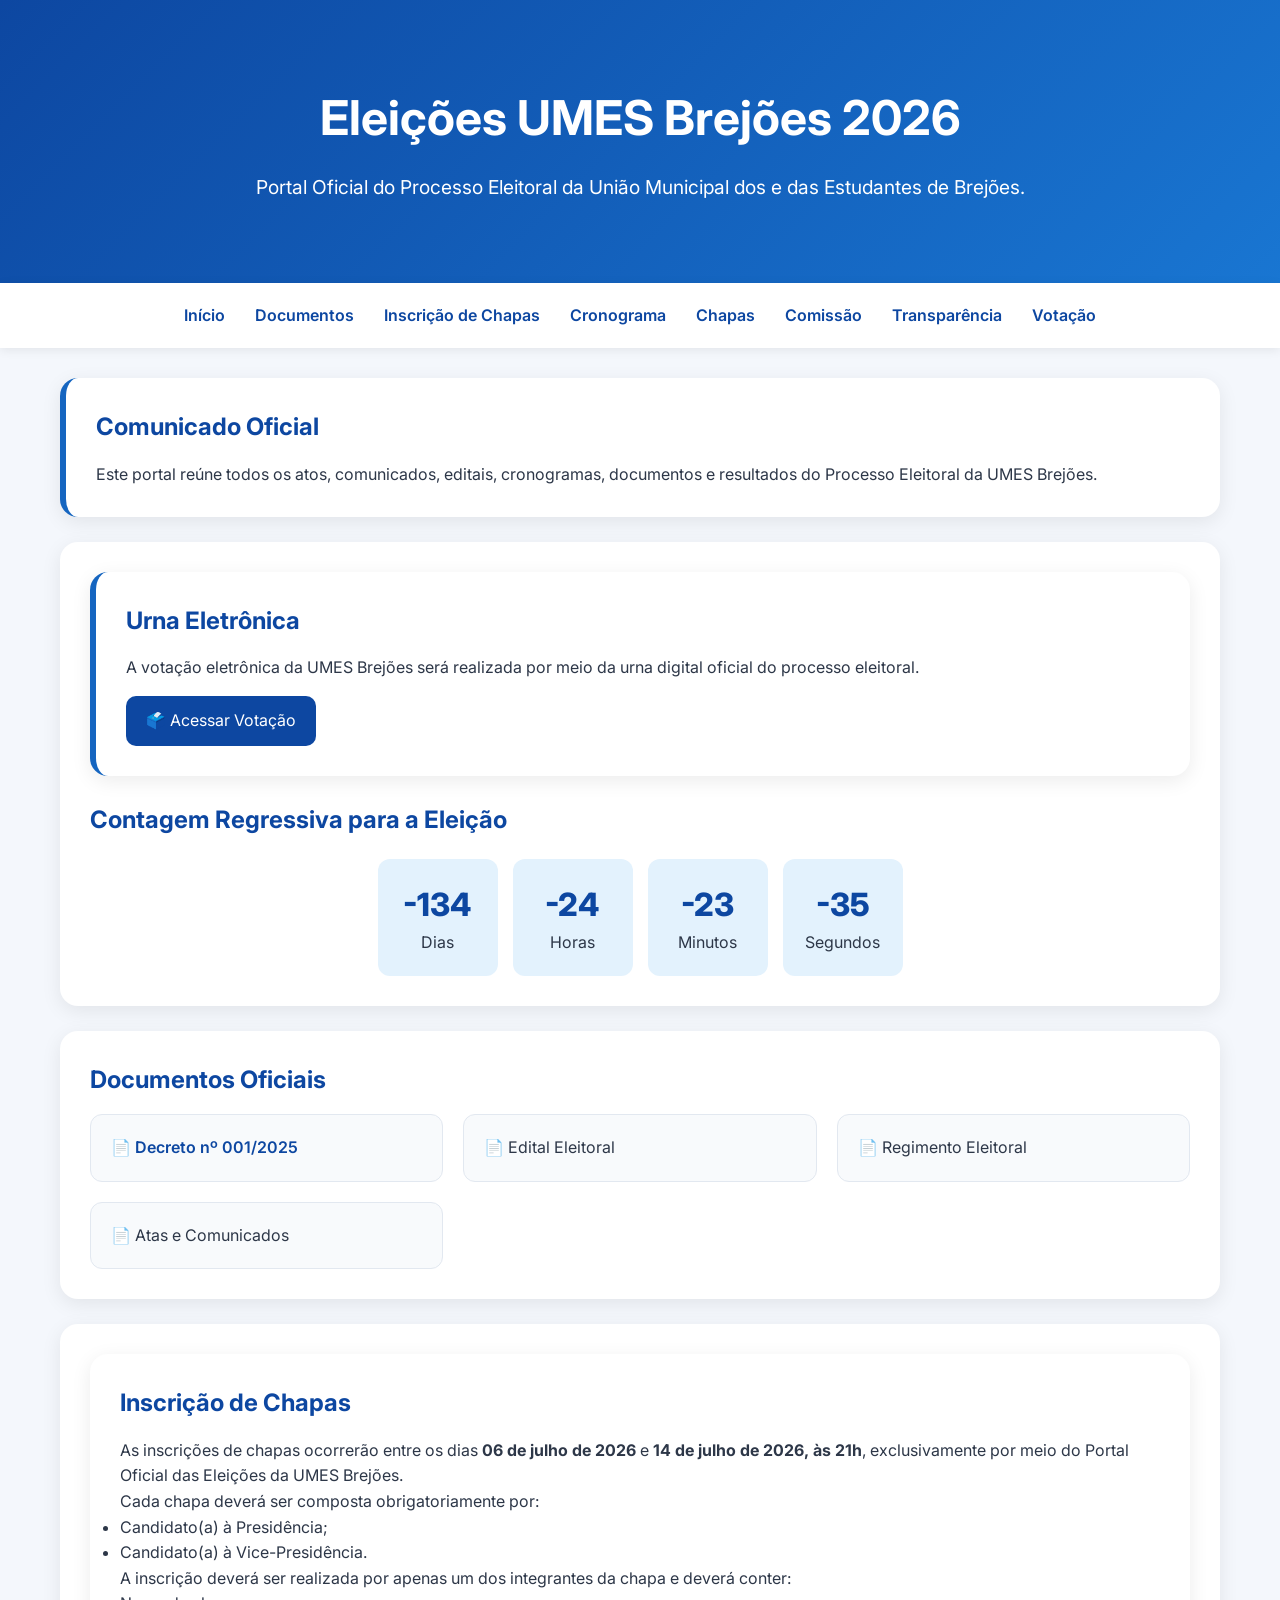
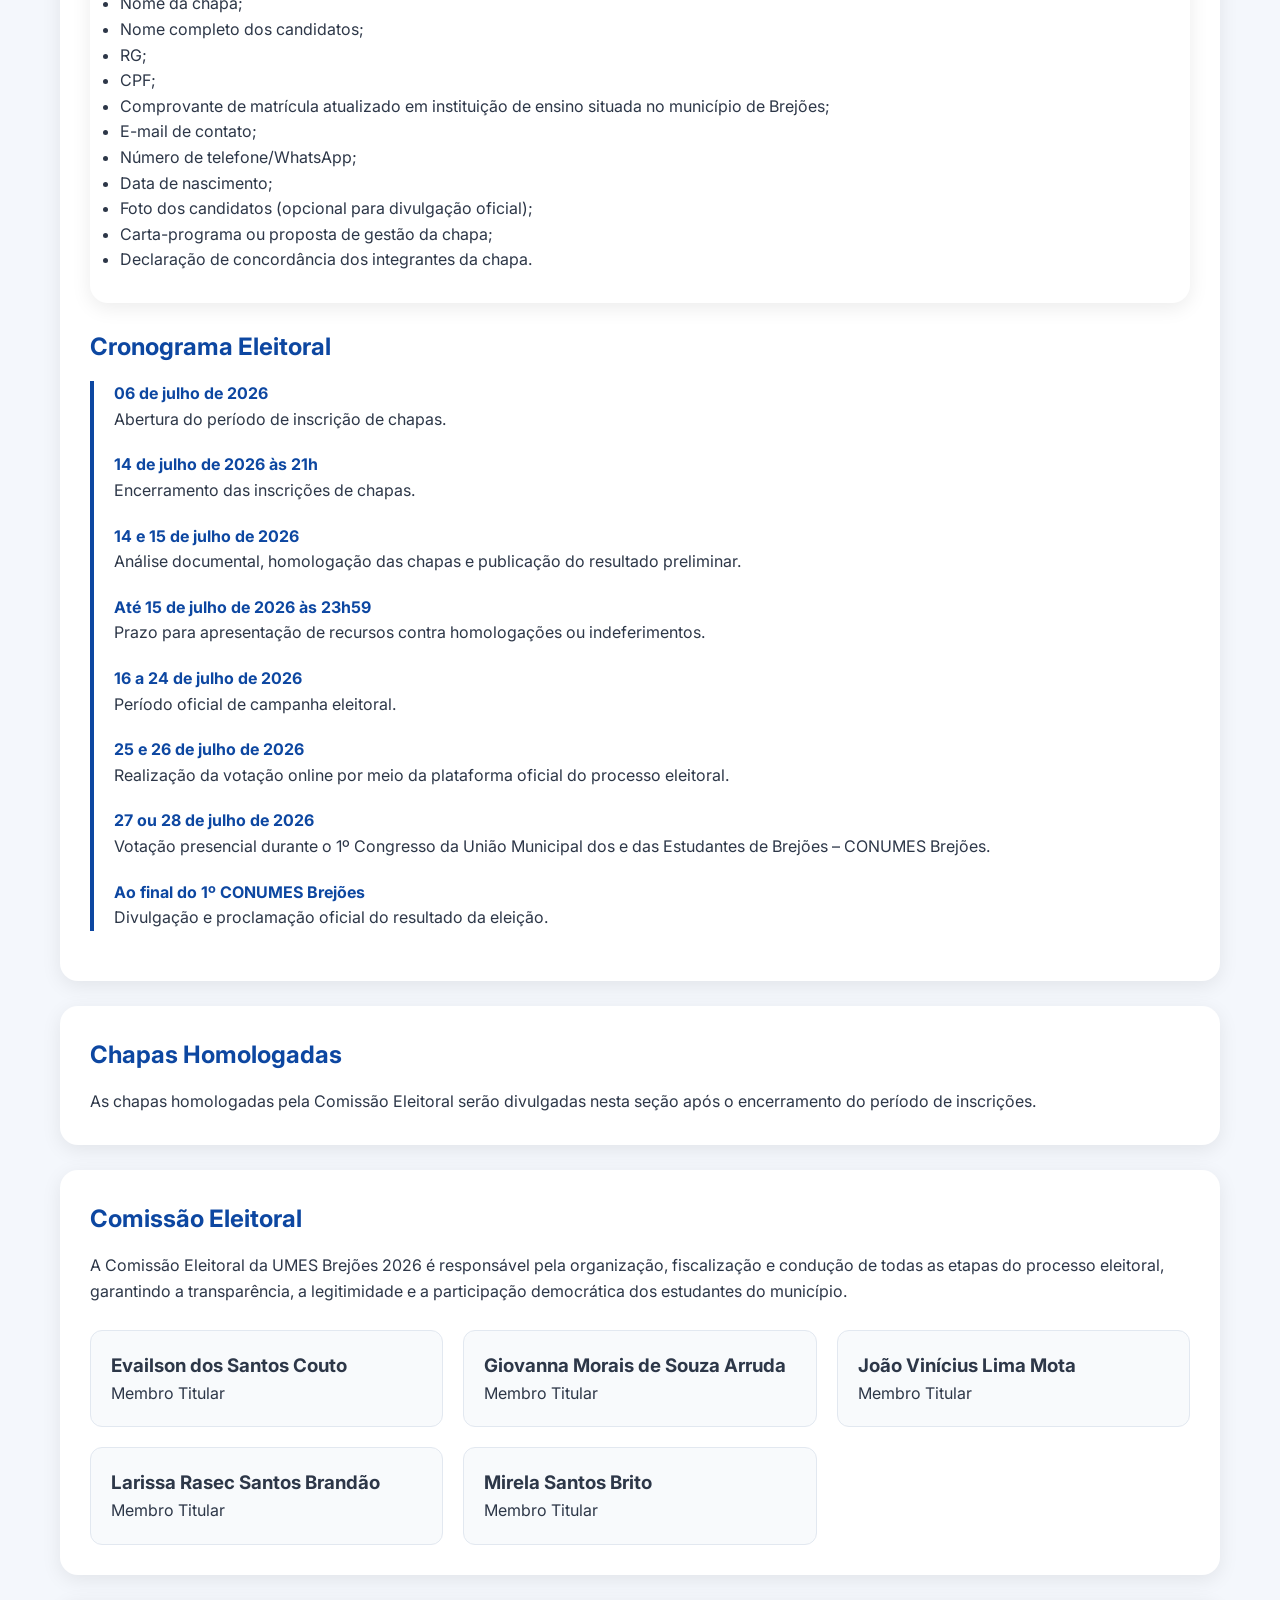
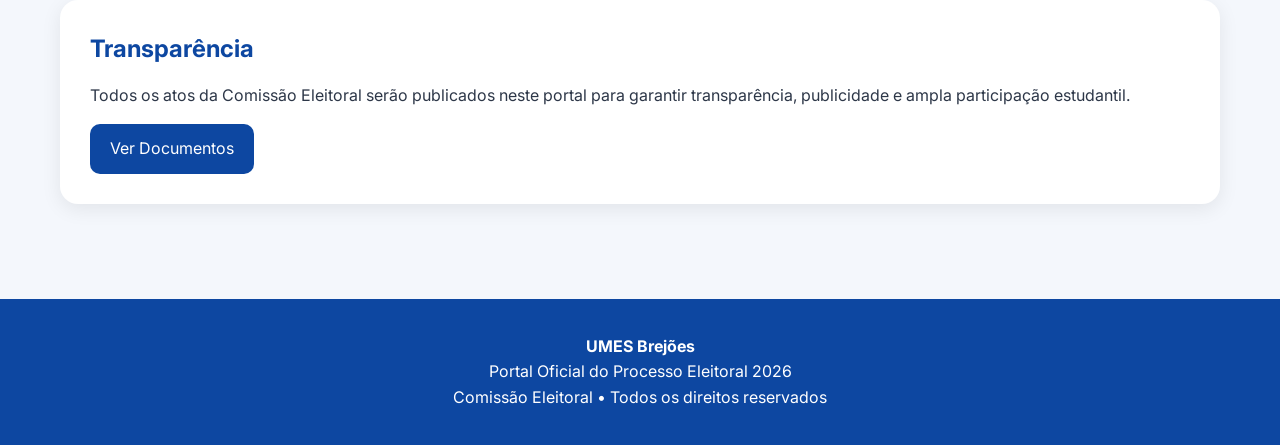
==== commit 26f4aa6f: "Update index.html" ====
--- a/index.html
+++ b/index.html
@@ -425,6 +425,11 @@
 
 <h2>Comissão Eleitoral</h2>
 
+<p>
+A Comissão Eleitoral da UMES Brejões 2026 é responsável pela organização, fiscalização e condução de todas as etapas do processo eleitoral, garantindo a transparência, a legitimidade e a participação democrática dos estudantes do município.
+</p>
+<br>
+  
 <div class="grid">
 
 <div class="membro">
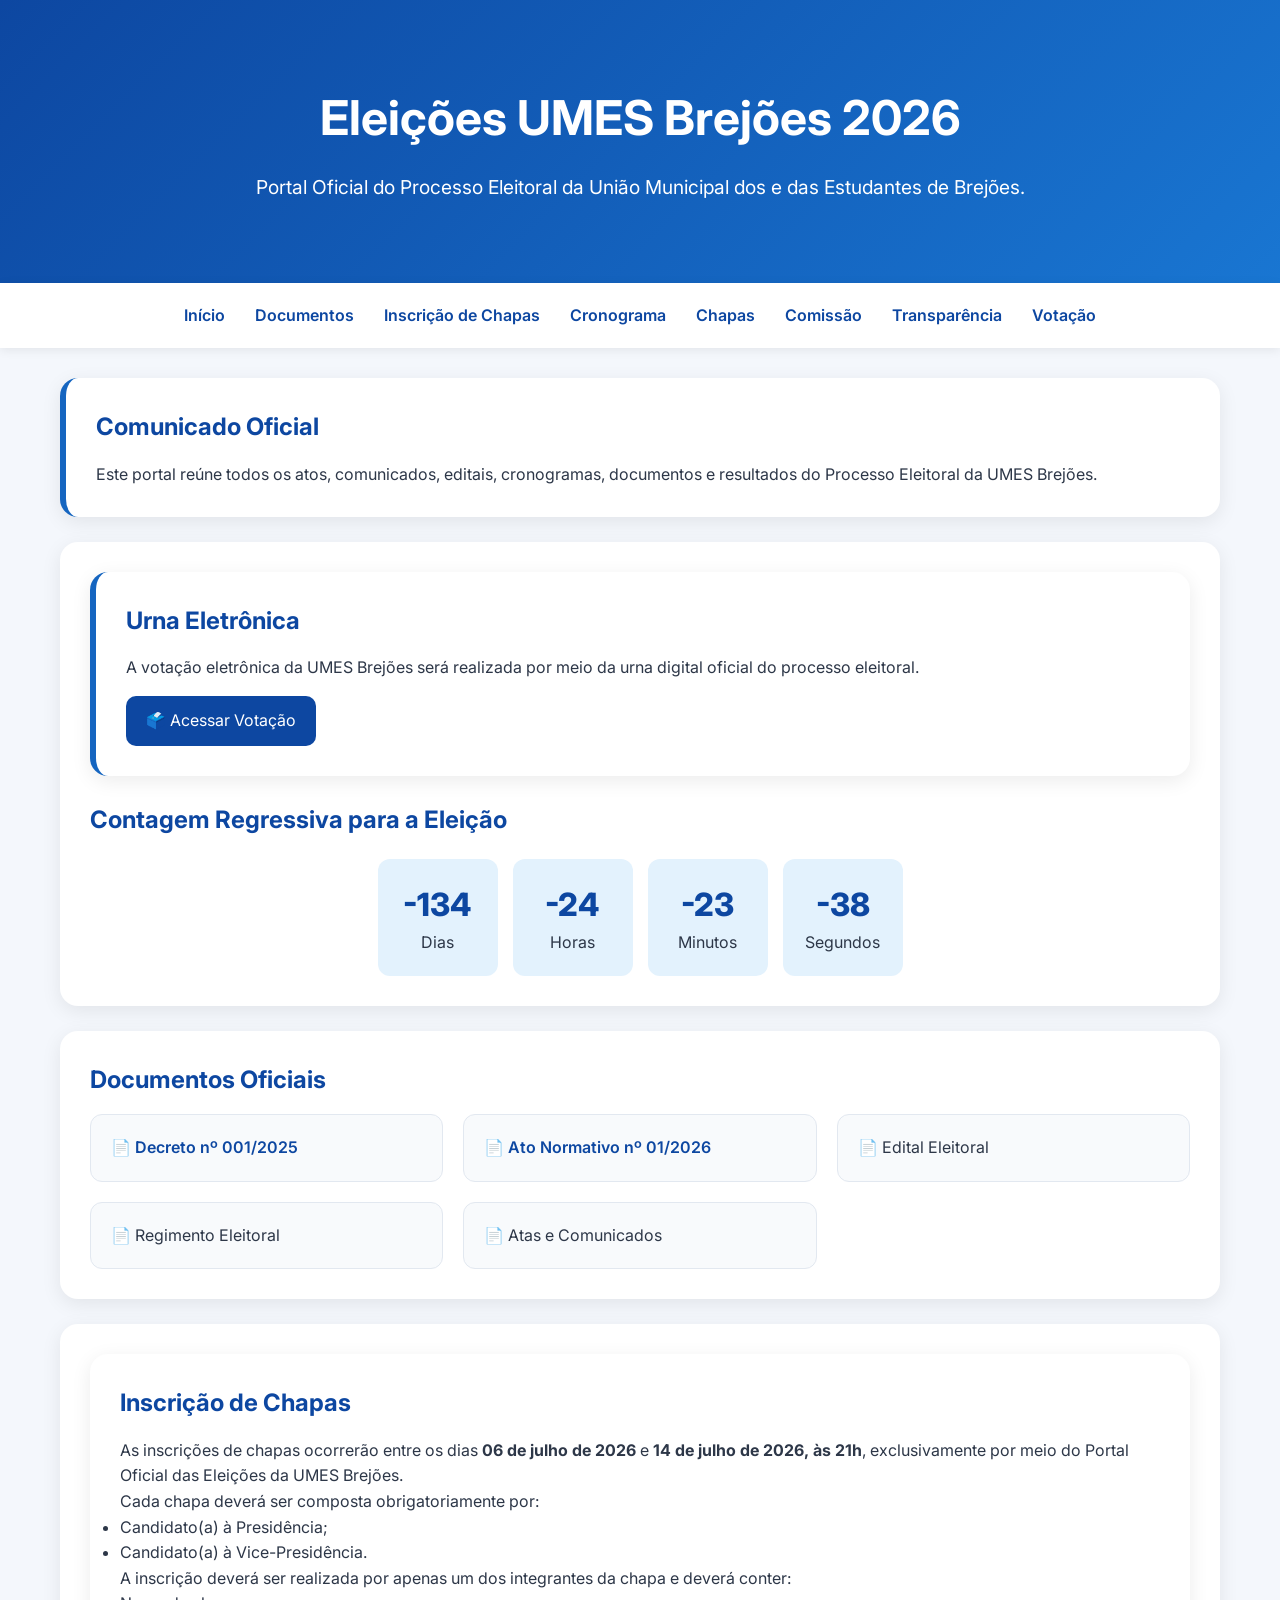
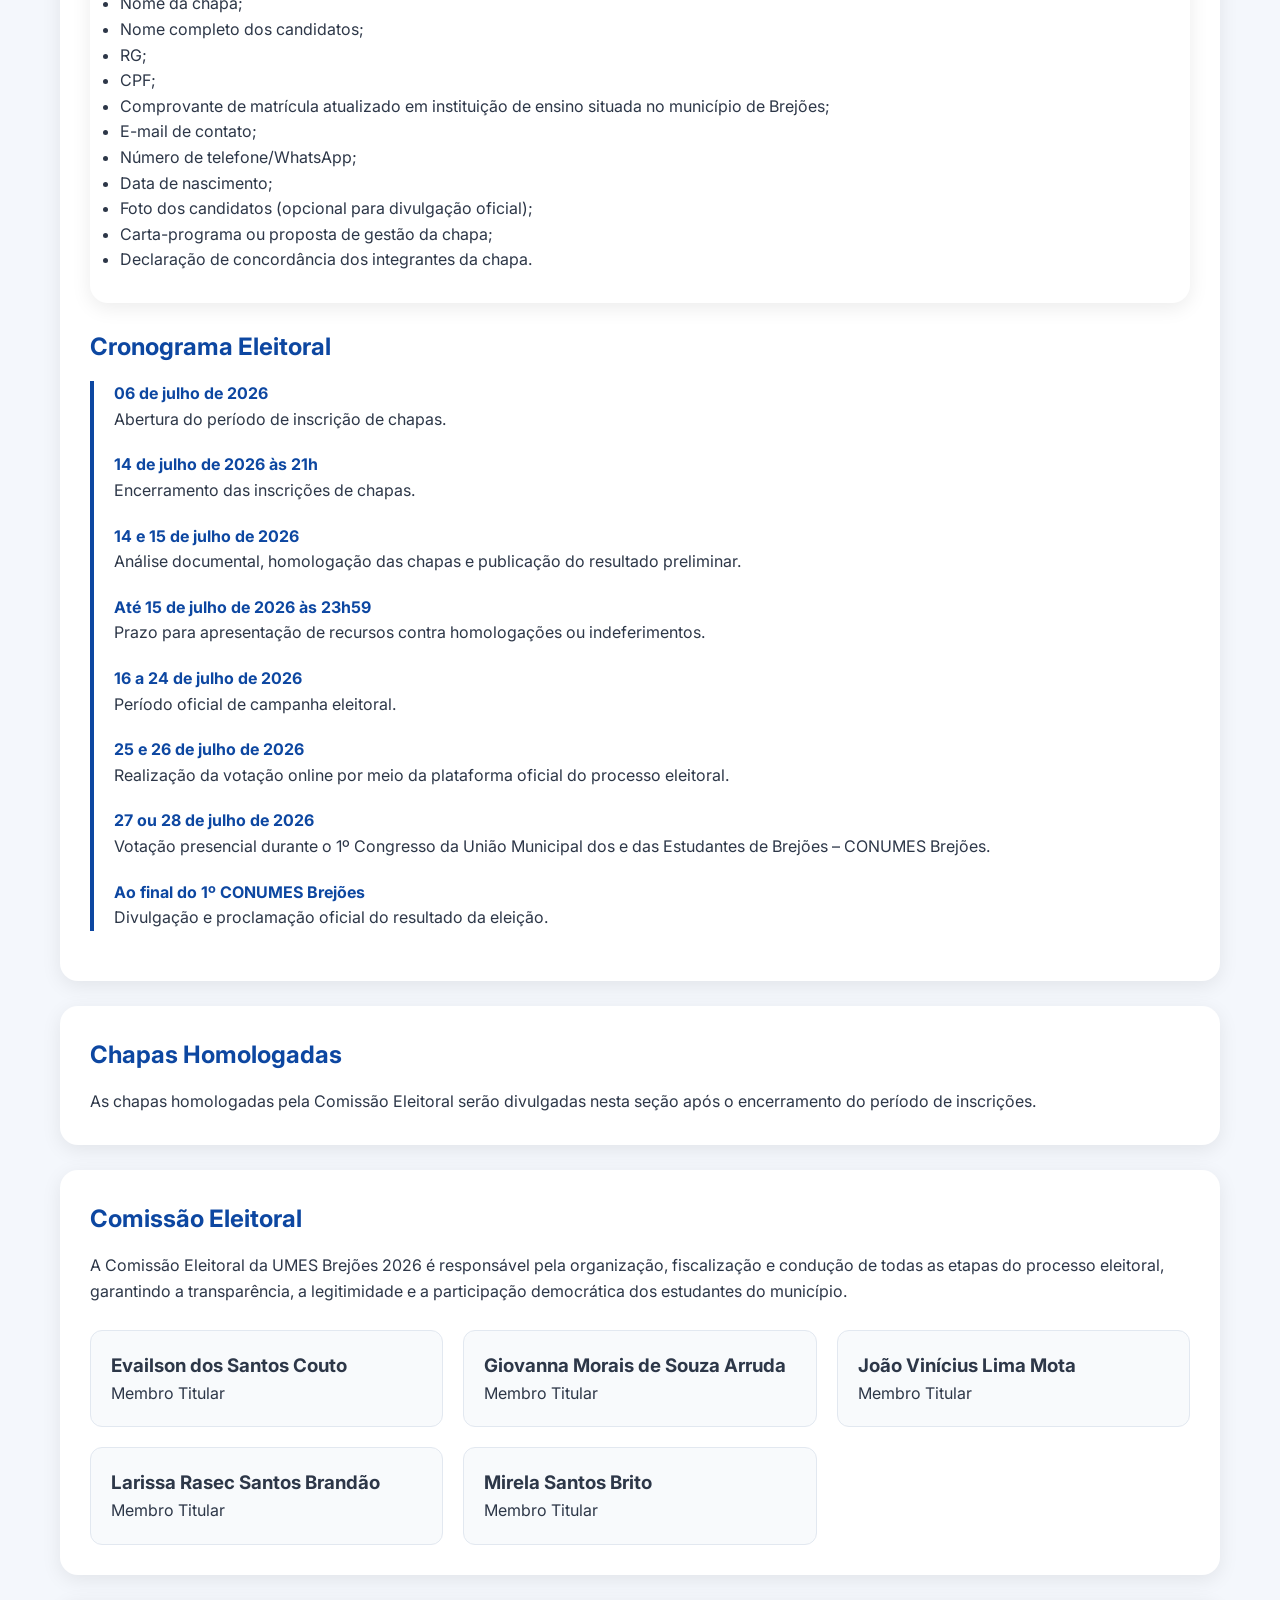
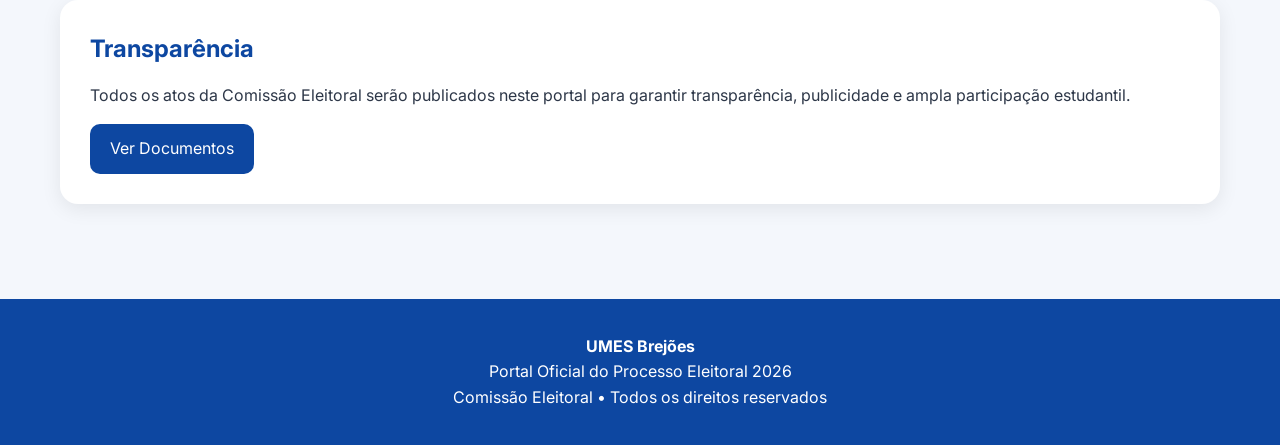
==== commit 5728522c: "Add link for Ato Normativo nº 01/2026 Added link to Ato Normativo nº 01/2026 in the document section" ====
--- a/index.html
+++ b/index.html
@@ -292,6 +292,12 @@
 </a>
 </div>
 
+<div class="doc">
+<a href="documentos/ato-normativo-01-2026.pdf" target="_blank">
+📄 Ato Normativo nº 01/2026
+</a>
+</div>
+  
 <div class="doc">
 📄 Edital Eleitoral
 </div>
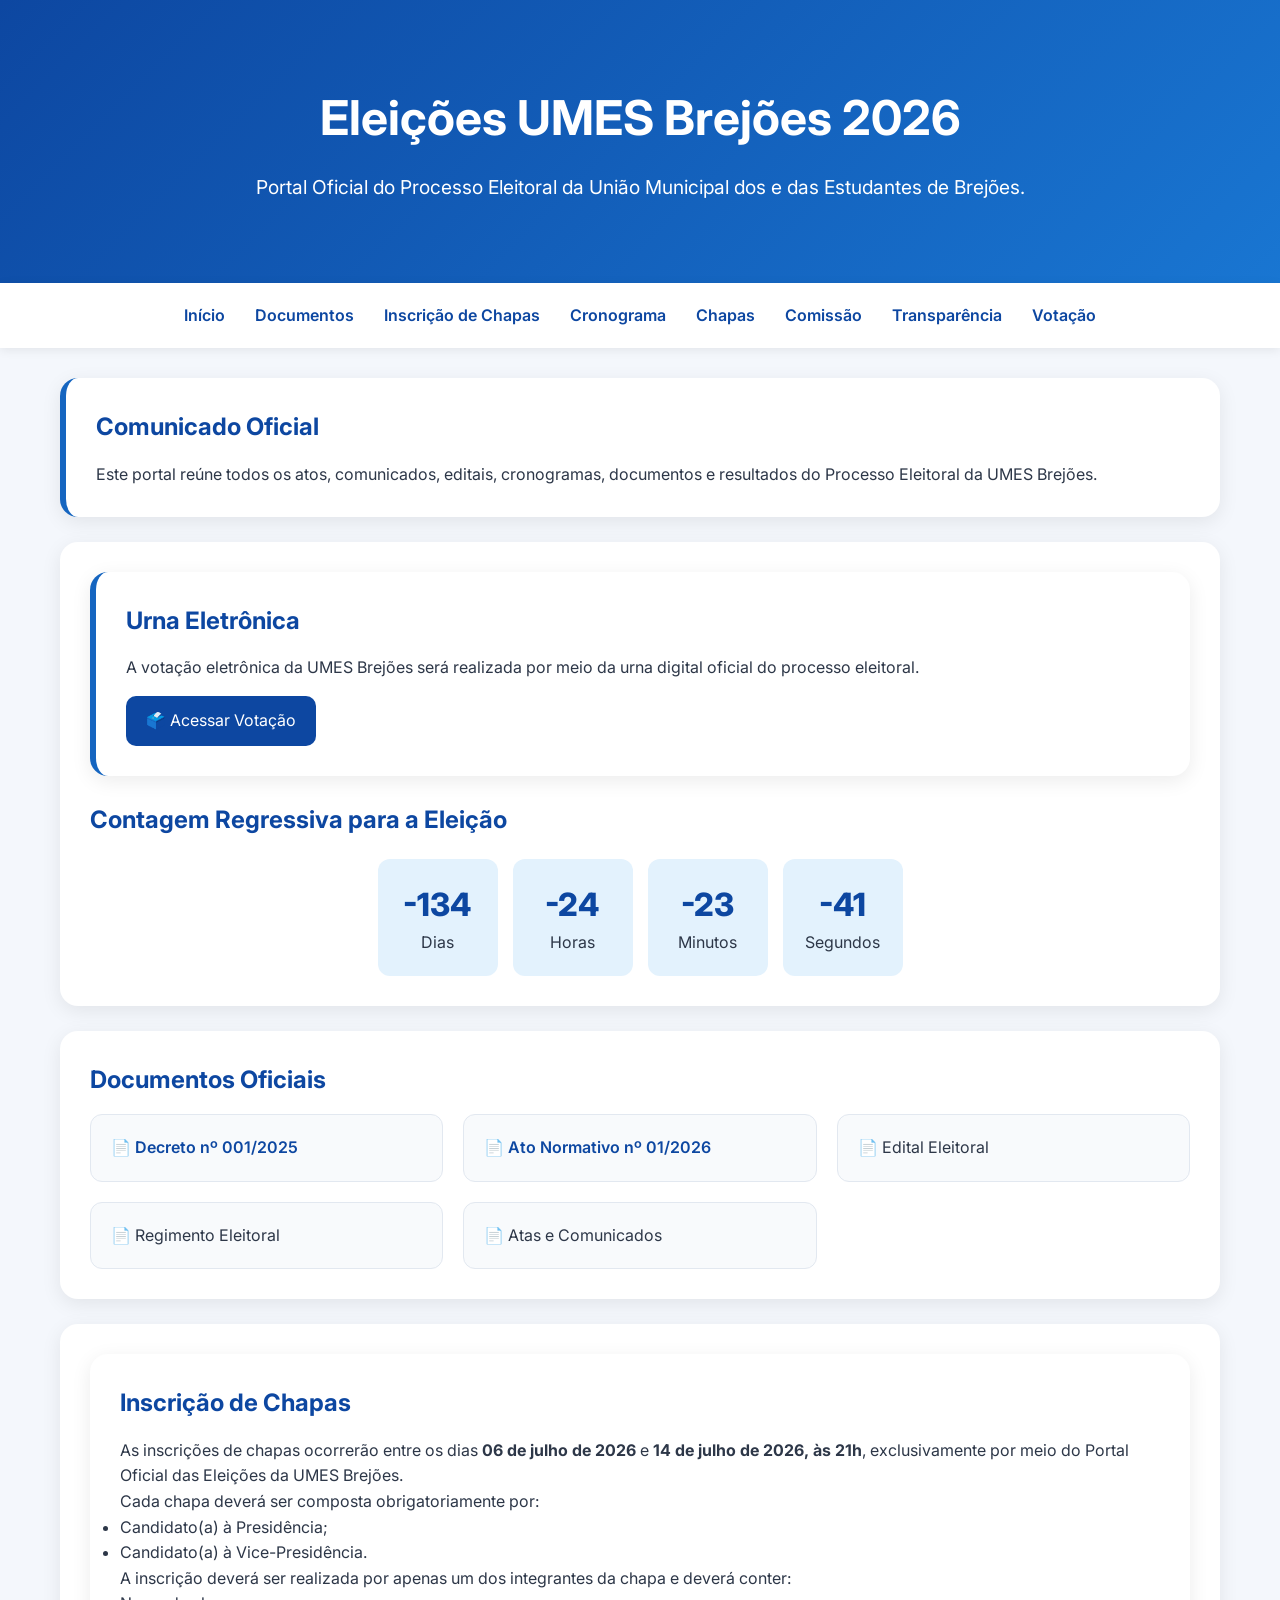
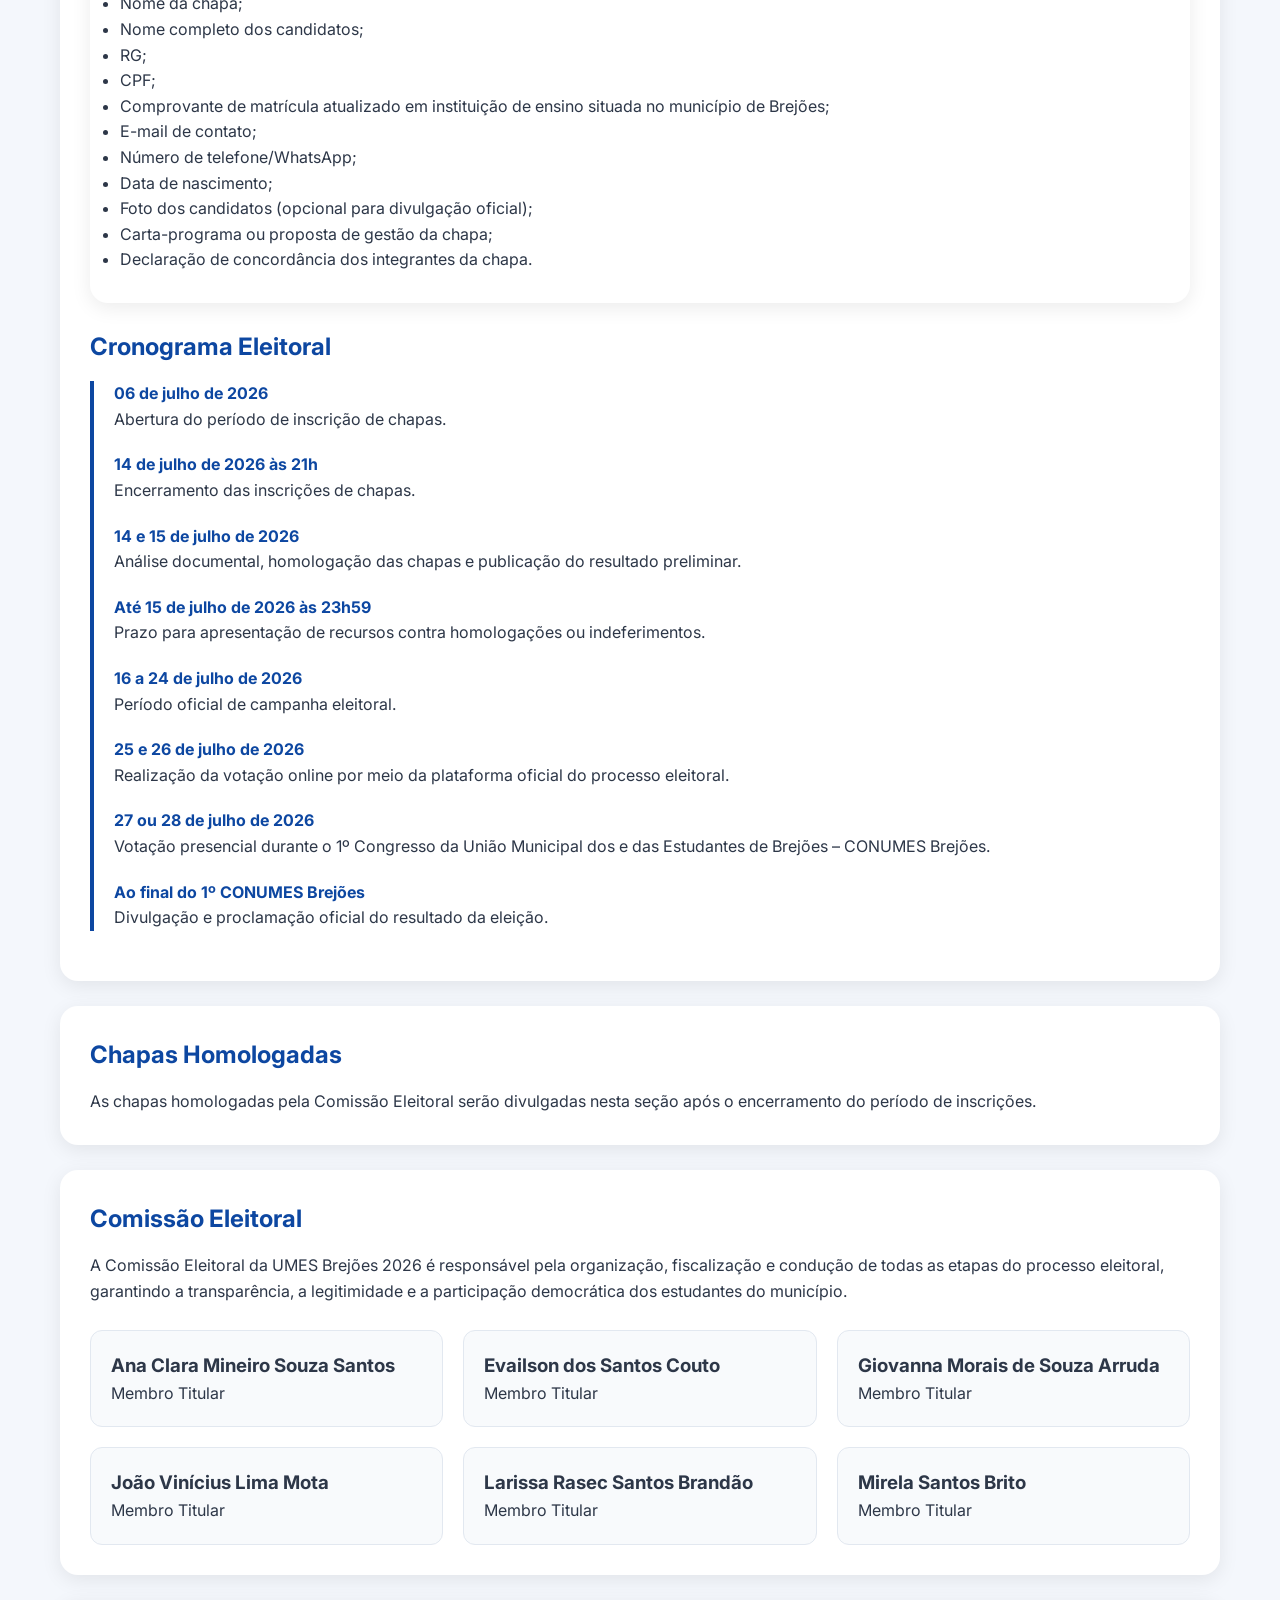
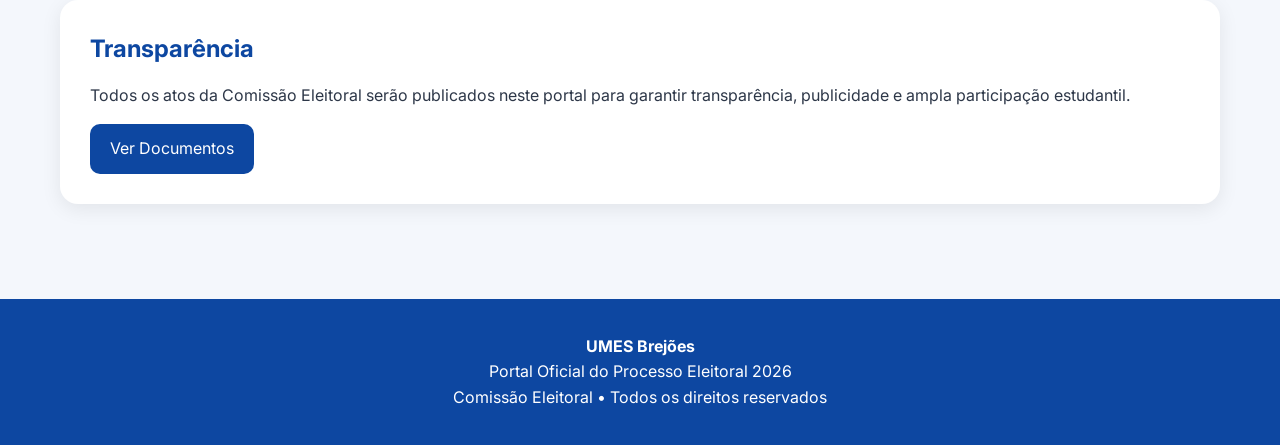
==== commit 1e208c39: "Add member Ana Clara to the team section" ====
--- a/index.html
+++ b/index.html
@@ -439,6 +439,11 @@
 <div class="grid">
 
 <div class="membro">
+<h3>Ana Clara Mineiro Souza Santos</h3>
+<p>Membro Titular</p>
+</div>
+  
+<div class="membro">
 <h3>Evailson dos Santos Couto</h3>
 <p>Membro Titular</p>
 </div>
